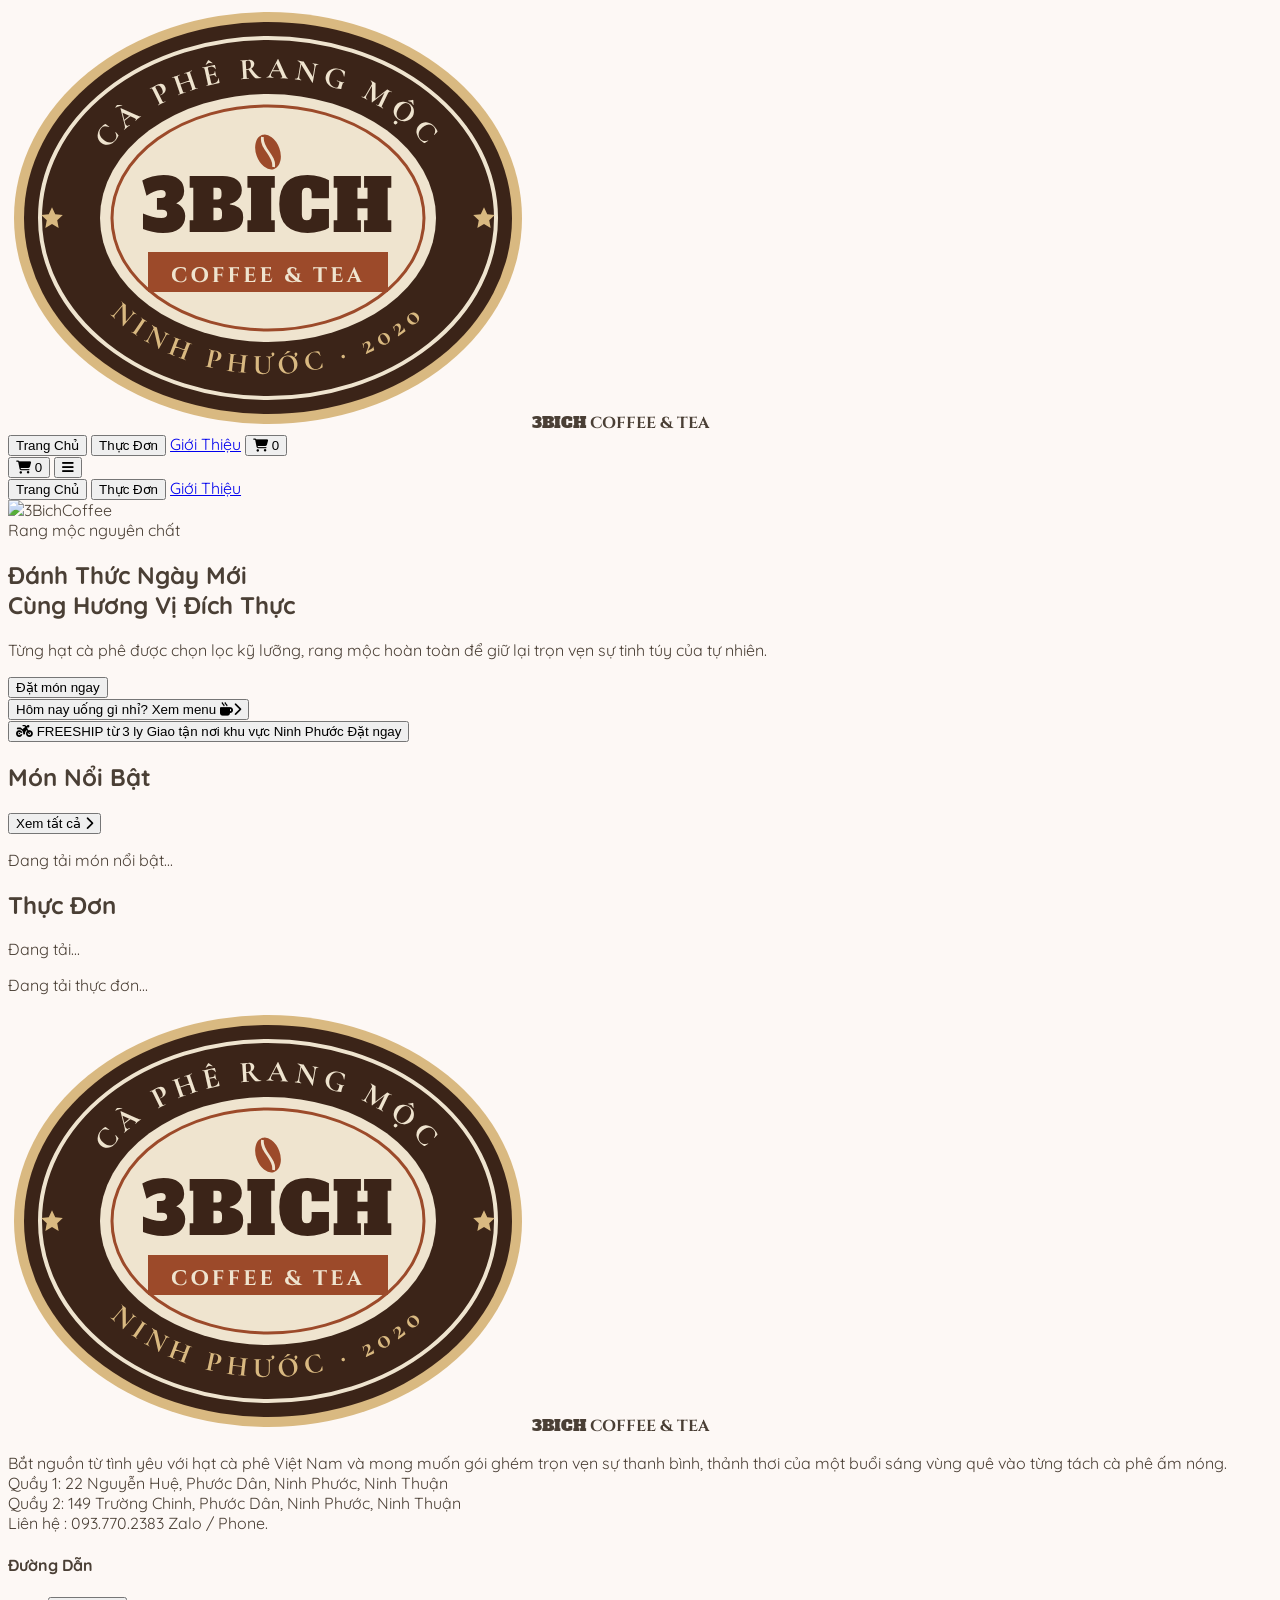
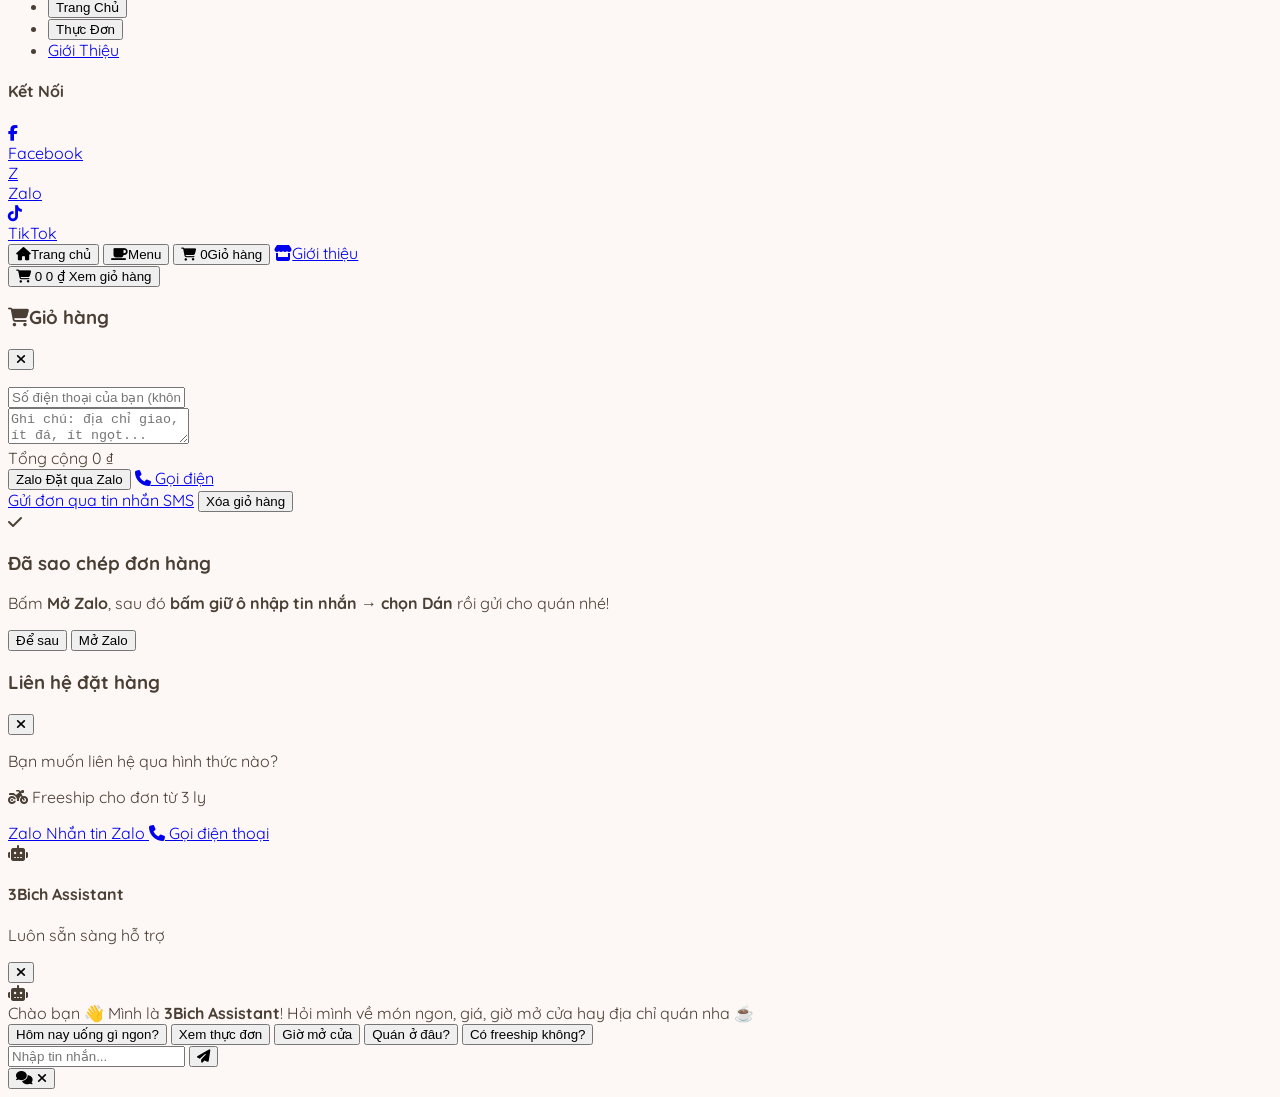
==== index.html @ b09b87fa "Logo cổ điển: nhãn hộp cà phê xưa (oval, viền vàng) - IMG/logo-3bich.png: nhãn oval nền nâu, viền và" ====
<!DOCTYPE html>
<html lang="vi">

<head>
    <meta charset="UTF-8">
    <meta name="viewport" content="width=device-width, initial-scale=1.0">
    <title>3BichCoffee – Cà Phê Rang Mộc Đậm Vị | Freeship Từ 3 Ly</title>
    <meta name="description"
        content="☕ Cà phê rang mộc nguyên chất, bạc xỉu, cà phê muối, matcha, trà trái cây chỉ từ 12K. Mở cửa từ 6h sáng. FREESHIP từ 3 ly tại Ninh Phước – đặt ngay qua Zalo 093.770.2383!">
    <link rel="canonical" href="https://3bichcoffee.com/">
    <!-- Ảnh + nội dung xem trước khi dán link vào Zalo, Facebook, Messenger -->
    <meta property="og:type" content="website">
    <meta property="og:site_name" content="3BichCoffee">
    <meta property="og:locale" content="vi_VN">
    <meta property="og:url" content="https://3bichcoffee.com/">
    <meta property="og:title" content="3BichCoffee – Cà Phê Rang Mộc Đậm Vị | Freeship Từ 3 Ly">
    <meta property="og:description" content="☕ Cà phê rang mộc nguyên chất, bạc xỉu, cà phê muối, matcha, trà trái cây chỉ từ 12K. Mở cửa từ 6h sáng. FREESHIP từ 3 ly tại Ninh Phước – đặt ngay qua Zalo 093.770.2383!">
    <meta property="og:image" content="https://images.unsplash.com/photo-1497935586351-b67a49e012bf?auto=format&amp;fit=crop&amp;w=1200&amp;h=630&amp;q=80">
    <meta property="og:image:width" content="1200">
    <meta property="og:image:height" content="630">
    <meta property="og:image:alt" content="Cà phê rang mộc 3BichCoffee">
    <meta name="twitter:card" content="summary_large_image">
    <meta name="twitter:title" content="3BichCoffee – Cà Phê Rang Mộc Đậm Vị | Freeship Từ 3 Ly">
    <meta name="twitter:description" content="☕ Cà phê rang mộc nguyên chất, bạc xỉu, cà phê muối, matcha, trà trái cây chỉ từ 12K. Mở cửa từ 6h sáng. FREESHIP từ 3 ly tại Ninh Phước – đặt ngay qua Zalo 093.770.2383!">
    <meta name="twitter:image" content="https://images.unsplash.com/photo-1497935586351-b67a49e012bf?auto=format&amp;fit=crop&amp;w=1200&amp;h=630&amp;q=80">
    <meta name="theme-color" content="#7c4735">
    <link rel="icon" type="image/png" sizes="32x32" href="IMG/favicon-32.png">
    <link rel="icon" type="image/png" sizes="192x192" href="IMG/favicon-192.png">
    <link rel="apple-touch-icon" href="IMG/apple-touch-icon.png">
    <!-- Tailwind CSS -->
    <script src="https://cdn.tailwindcss.com"></script>
    <!-- Google Fonts: Quicksand -->
    <link href="https://fonts.googleapis.com/css2?family=Alfa+Slab+One&family=Cinzel:wght@700&family=Quicksand:wght@400;500;600;700&display=swap" rel="stylesheet">
    <!-- FontAwesome for Icons -->
    <link rel="stylesheet" href="https://cdnjs.cloudflare.com/ajax/libs/font-awesome/6.4.0/css/all.min.css">
    <script>
        tailwind.config = {
            theme: {
                extend: {
                    fontFamily: { sans: ['Quicksand', 'sans-serif'], },
                    colors: {
                        coffee: {
                            50: '#fdf8f5', 100: '#f8ede7', 200: '#eedbd0',
                            300: '#e1c1af', 400: '#d0a086', 500: '#c28564',
                            600: '#b46d4c', 700: '#96553d', 800: '#7c4735', 900: '#643b2d',
                        },
                        accent: { 50: '#fff5eb', 100: '#ffe6cc', 500: '#f0802a', 600: '#d9691a' }
                    }
                }
            }
        }
    </script>
    <style>
        .font-brand { font-family: 'Alfa Slab One', serif; font-weight: 400; }
        .font-tag { font-family: 'Cinzel', serif; font-weight: 700; }
        /* Tắt "chạm 2 lần để phóng to" khi bấm nhanh nút +; vẫn phóng to bằng 2 ngón được */
        html, button, a, [onclick], input, textarea, select { touch-action: manipulation; }
        /* iPhone tự zoom khi bấm vào ô nhập chữ nhỏ hơn 16px */
        @media (max-width: 767px) { input, textarea, select { font-size: 16px !important; } }
        body {
            font-family: 'Quicksand', sans-serif;
            background-color: #fdf8f5;
            color: #4a3f35;
        }

        .page-view {
            display: none;
            animation: fadeIn 0.4s ease-in-out;
        }

        .page-view.active {
            display: block;
        }

        @keyframes fadeIn {
            from {
                opacity: 0;
                transform: translateY(10px);
            }

            to {
                opacity: 1;
                transform: translateY(0);
            }
        }

        html {
            scroll-behavior: smooth;
        }

        .no-scrollbar { scrollbar-width: none; }
        body.has-cart { padding-bottom: 9rem; }
        body.has-cart #chatbot-widget { bottom: 9.5rem; }
        @media (min-width: 768px) {
            body.has-cart { padding-bottom: 5.5rem; }
            body.has-cart #chatbot-widget { bottom: 1.5rem; }
        }
        .no-scrollbar::-webkit-scrollbar { display: none; }

        .img-placeholder {
            background-color: #eedbd0;
            display: flex;
            align-items: center;
            justify-content: center;
        }
    </style>
</head>

<body class="flex flex-col min-h-screen pb-16 md:pb-0">

    <!-- Navigation Header -->
    <header class="bg-white/90 backdrop-blur-md shadow-sm sticky top-0 z-50">
        <div class="max-w-7xl mx-auto px-4 sm:px-6 lg:px-8">
            <div class="flex justify-between items-center h-16 sm:h-20">
                <!-- Logo -->
                <div class="flex-shrink-0 flex items-center gap-2.5 cursor-pointer" onclick="navigate('index')">
                    <img src="IMG/logo-3bich.png" alt="Logo 3BichCoffee" class="h-12 sm:h-14 w-auto shrink-0">
                    <span class="leading-none">
                        <span class="block font-brand text-[1.5rem] sm:text-[1.75rem] tracking-wide text-[#3b2418]">3BICH</span>
                        <span class="block font-tag text-[9px] sm:text-[10px] tracking-[0.25em] text-[#9c4a2a] mt-1">COFFEE &amp; TEA</span>
                    </span>
                </div>
                <!-- Desktop Menu -->
                <nav class="hidden md:flex items-center space-x-8">
                    <button onclick="navigate('index')"
                        class="text-coffee-800 hover:text-coffee-600 font-semibold transition-colors">Trang Chủ</button>
                    <button onclick="navigate('list')"
                        class="text-coffee-800 hover:text-coffee-600 font-semibold transition-colors">Thực Đơn</button>
                    <a href="introduce.html"
                        class="text-coffee-800 hover:text-coffee-600 font-semibold transition-colors no-underline">Giới
                        Thiệu</a>
                    <button onclick="moGioHang()" aria-label="Giỏ hàng"
                        class="relative text-coffee-800 hover:text-coffee-600 focus:outline-none">
                        <i class="fa-solid fa-cart-shopping text-2xl"></i>
                        <span class="cart-count hidden absolute -top-2 -right-2.5 min-w-[1.25rem] h-5 px-1 rounded-full bg-accent-500 text-white text-[11px] font-bold flex items-center justify-center">0</span>
                    </button>
                </nav>
                <!-- Mobile: giỏ hàng + menu -->
                <div class="md:hidden flex items-center gap-5">
                    <button onclick="moGioHang()" aria-label="Giỏ hàng"
                        class="relative text-coffee-800 hover:text-coffee-600 focus:outline-none">
                        <i class="fa-solid fa-cart-shopping text-2xl"></i>
                        <span class="cart-count hidden absolute -top-2 -right-2.5 min-w-[1.25rem] h-5 px-1 rounded-full bg-accent-500 text-white text-[11px] font-bold flex items-center justify-center">0</span>
                    </button>
                    <button onclick="toggleMobileMenu()"
                        class="text-coffee-800 hover:text-coffee-600 focus:outline-none">
                        <i class="fa-solid fa-bars text-2xl"></i>
                    </button>
                </div>
            </div>
        </div>
        <!-- Mobile Menu -->
        <div id="mobile-menu"
            class="hidden md:hidden bg-white border-t border-coffee-100 pb-4 shadow-lg absolute w-full">
            <button onclick="navigate('index'); toggleMobileMenu()"
                class="block w-full text-left px-6 py-3 text-coffee-800 hover:bg-coffee-50 font-medium">Trang
                Chủ</button>
            <button onclick="navigate('list'); toggleMobileMenu()"
                class="block w-full text-left px-6 py-3 text-coffee-800 hover:bg-coffee-50 font-medium">Thực
                Đơn</button>
            <a href="introduce.html"
                class="block w-full text-left px-6 py-3 text-coffee-800 hover:bg-coffee-50 font-medium no-underline">Giới
                Thiệu</a>
        </div>
    </header>

    <!-- Main Content -->
    <main class="flex-grow">

        <!-- 1. VIEW: INDEX (Trang Chủ) -->
        <div id="view-index" class="page-view active">
            <!-- Banner: tràn hết chiều ngang màn hình -->
            <section>
                <div class="relative overflow-hidden bg-coffee-900 aspect-[6/5] sm:aspect-[2/1] lg:aspect-auto lg:h-[560px]">
                    <img src="https://images.unsplash.com/photo-1497935586351-b67a49e012bf?auto=format&fit=crop&w=1920&q=80"
                        alt="3BichCoffee" class="absolute inset-0 w-full h-full object-cover opacity-60">
                    <div class="absolute inset-0 bg-gradient-to-t from-coffee-900/90 via-coffee-900/30 to-transparent"></div>
                    <div class="relative h-full max-w-7xl mx-auto px-5 sm:px-10 lg:px-12 flex flex-col justify-end pb-16 sm:pb-24 text-white">
                        <span class="inline-block self-start bg-accent-500 text-white text-[11px] sm:text-xs font-bold uppercase tracking-wider px-3 py-1 rounded-full mb-3">Rang mộc nguyên chất</span>
                        <h1 class="text-[1.65rem] sm:text-4xl lg:text-6xl font-bold leading-tight mb-2">Đánh Thức Ngày Mới<br class="hidden sm:block" /> Cùng Hương Vị Đích Thực</h1>
                        <p class="hidden sm:block text-coffee-100 max-w-xl mb-5">Từng hạt cà phê được chọn lọc kỹ lưỡng, rang mộc hoàn toàn để giữ lại trọn vẹn sự tinh túy của tự nhiên.</p>
                        <button onclick="navigate('list')"
                            class="self-start bg-accent-500 hover:bg-accent-600 text-white px-5 sm:px-7 py-2 sm:py-3 rounded-full text-sm sm:text-base font-bold uppercase tracking-wide shadow-lg transition-colors">Đặt món ngay</button>
                    </div>
                </div>
                <!-- Lời chào -->
                <div class="max-w-7xl mx-auto px-2.5 sm:px-6 lg:px-8">
                    <div class="relative -mt-7 mx-1 sm:mx-10 z-10">
                        <button onclick="navigate('list')"
                            class="w-full flex items-center justify-between bg-white border-2 border-accent-500/70 rounded-full pl-5 pr-4 py-3 sm:py-4 shadow-md text-left">
                            <span class="text-coffee-900 font-semibold text-sm sm:text-lg truncate">Hôm nay uống gì nhỉ? <span class="text-coffee-400 font-medium">Xem menu</span></span>
                            <span class="flex items-center text-accent-600 font-bold text-sm shrink-0"><i class="fa-solid fa-mug-hot mr-2"></i><i class="fa-solid fa-chevron-right text-xs"></i></span>
                        </button>
                    </div>
                </div>
            </section>

            <!-- Ưu đãi: Freeship -->
            <section class="pt-4 sm:pt-6">
                <div class="max-w-7xl mx-auto px-2.5 sm:px-6 lg:px-8">
                    <button onclick="openOrderModal()"
                        class="w-full flex items-center gap-3 sm:gap-5 bg-gradient-to-r from-accent-500 to-accent-600 text-white rounded-2xl p-4 sm:p-6 shadow-md text-left">
                        <span class="w-12 h-12 sm:w-16 sm:h-16 rounded-full bg-white/20 flex items-center justify-center shrink-0">
                            <i class="fa-solid fa-motorcycle text-xl sm:text-3xl"></i>
                        </span>
                        <span class="flex-1 min-w-0">
                            <span class="block text-lg sm:text-3xl font-bold leading-tight">FREESHIP từ 3 ly</span>
                            <span class="block text-xs sm:text-base text-white/90">Giao tận nơi khu vực Ninh Phước</span>
                        </span>
                        <span class="shrink-0 bg-white text-accent-600 font-bold text-xs sm:text-sm uppercase px-3 sm:px-5 py-2 rounded-full">Đặt ngay</span>
                    </button>
                </div>
            </section>

            <!-- Món Nổi Bật: hàng vuốt ngang -->
            <section class="pt-10 sm:pt-14">
                <div class="max-w-7xl mx-auto px-2.5 sm:px-6 lg:px-8">
                    <div class="flex items-end justify-between mb-4 sm:mb-6">
                        <h2 class="text-xl sm:text-3xl font-bold text-coffee-900 uppercase">Món Nổi Bật</h2>
                        <button onclick="navigate('list')" class="text-accent-600 font-semibold text-sm sm:text-base shrink-0">Xem tất cả <i class="fa-solid fa-chevron-right text-xs"></i></button>
                    </div>
                    <div id="featured-grid"
                        class="flex gap-3 sm:gap-5 overflow-x-auto snap-x snap-mandatory scroll-pl-2.5 sm:scroll-pl-0 pb-2 -mx-2.5 px-2.5 sm:mx-0 sm:px-0 no-scrollbar">
                        <p class="text-coffee-400 italic">Đang tải món nổi bật...</p>
                    </div>
                </div>
            </section>

            <!-- Thực Đơn: danh mục bên trái, danh sách món bên phải -->
            <section id="menu-section" class="pt-10 sm:pt-14 pb-12 scroll-mt-16 sm:scroll-mt-20">
                <div class="max-w-7xl mx-auto px-2.5 sm:px-6 lg:px-8">
                    <h2 class="text-xl sm:text-3xl font-bold text-coffee-900 uppercase mb-4 sm:mb-6">Thực Đơn</h2>
                    <div class="flex gap-2 sm:gap-6 items-start">
                        <nav id="category-filters"
                            class="w-[4.5rem] sm:w-44 lg:w-56 shrink-0 sticky top-[4.5rem] sm:top-24 max-h-[calc(100vh-10rem)] overflow-y-auto no-scrollbar flex flex-col gap-2">
                            <div class="text-coffee-400 text-xs animate-pulse">Đang tải...</div>
                        </nav>
                        <div id="all-coffees-grid" class="flex-1 min-w-0 flex flex-col gap-6 sm:gap-8">
                            <p class="text-center text-coffee-400 italic animate-pulse">Đang tải thực đơn...</p>
                        </div>
                    </div>
                </div>
            </section>
        </div>

        <!-- 3. VIEW: DETAIL (Chi Tiết Sản Phẩm) -->
        <div id="view-detail" class="page-view">
            <section class="py-12 bg-white">
                <div class="max-w-5xl mx-auto px-4 sm:px-6 lg:px-8">
                    <button onclick="navigate('list')"
                        class="text-coffee-600 hover:text-coffee-800 font-medium mb-8 flex items-center">
                        <i class="fa-solid fa-arrow-left mr-2"></i> Trở lại thực đơn
                    </button>

                    <div class="bg-coffee-50 rounded-3xl overflow-hidden shadow-xl flex flex-col md:flex-row">
                        <div class="md:w-5/12 relative aspect-[3/4] bg-coffee-100 shrink-0">
                            <img id="detail-img" src="" alt="Coffee Image"
                                class="absolute inset-0 w-full h-full object-cover">
                        </div>
                        <div class="md:w-7/12 p-8 md:p-12 flex flex-col justify-center">
                            <div class="uppercase tracking-wide text-sm text-coffee-500 font-bold mb-2"
                                id="detail-category">Cà Phê</div>
                            <h2 id="detail-title" class="text-3xl md:text-4xl font-bold text-coffee-900 mb-4">Đang
                                tải...</h2>
                            <p id="detail-price" class="text-2xl font-bold text-coffee-600 mb-3">0đ</p>
                            <p class="inline-flex self-start items-center gap-2 bg-accent-50 text-accent-600 text-sm font-bold px-3 py-1.5 rounded-full mb-6">
                                <i class="fa-solid fa-motorcycle"></i> Freeship cho đơn từ 3 ly</p>
                            <p id="detail-desc" class="text-coffee-700 mb-8 leading-relaxed"></p>

                            <div class="mb-8" id="ingredients-section">
                                <h3 class="font-bold text-coffee-900 mb-3">Thành phần:</h3>
                                <ul id="detail-ingredients" class="list-disc list-inside text-coffee-700 space-y-1">
                                </ul>
                            </div>

                            <div class="flex flex-col sm:flex-row gap-3">
                                <button onclick="themVaoGio(window.currentProductId)"
                                    class="flex-1 bg-accent-50 hover:bg-accent-100 text-accent-600 font-bold py-4 px-6 rounded-xl transition-colors flex justify-center items-center cursor-pointer">
                                    <i class="fa-solid fa-cart-plus mr-2"></i> Thêm vào giỏ
                                </button>
                                <button onclick="themVaoGio(window.currentProductId, true); moGioHang()"
                                    class="flex-1 bg-coffee-800 hover:bg-coffee-700 text-white font-bold py-4 px-6 rounded-xl shadow-lg transition-colors flex justify-center items-center cursor-pointer">
                                    <i class="fa-solid fa-cart-shopping mr-2"></i> Đặt Mua Ngay
                                </button>
                            </div>
                        </div>
                    </div>
                </div>
            </section>
        </div>

    </main>

    <!-- Footer -->
    <footer class="bg-coffee-900 text-coffee-200 py-12 border-t border-coffee-800">
        <div
            class="max-w-7xl mx-auto px-4 sm:px-6 lg:px-8 grid grid-cols-2 md:grid-cols-3 gap-x-4 gap-y-8 md:gap-8 text-center md:text-left">
            <div class="col-span-2 md:col-span-1">
                <div class="flex items-center justify-center md:justify-start gap-3 mb-4" aria-label="3BichCoffee">
                    <img src="IMG/logo-3bich.png" alt="Logo 3BichCoffee" class="h-20 w-auto shrink-0">
                    <span class="leading-none text-left">
                        <span class="block font-brand text-3xl tracking-wide text-[#efe4cf]">3BICH</span>
                        <span class="block font-tag text-[10px] tracking-[0.25em] text-[#d9b981] mt-1">COFFEE &amp; TEA</span>
                    </span>
                </div>
                <p class="text-sm" id="footer-desc">Bắt nguồn từ tình yêu với hạt cà phê Việt Nam và mong muốn gói ghém
                    trọn vẹn sự thanh
                    bình, thảnh thơi của một buổi sáng vùng quê vào từng tách cà phê ấm nóng.<br />Quầy 1: 22 Nguyễn Huệ,
                    Phước Dân, Ninh Phước, Ninh Thuận<br />Quầy 2: 149 Trường Chinh, Phước Dân, Ninh Phước, Ninh
                    Thuận<br />Liên hệ :
                    093.770.2383 Zalo / Phone.</p>
            </div>
            <div>
                <h4 class="text-white font-bold mb-4 uppercase text-sm tracking-wider">Đường Dẫn</h4>
                <ul class="space-y-2">
                    <li><button onclick="navigate('index')" class="hover:text-white transition-colors">Trang
                            Chủ</button></li>
                    <li><button onclick="navigate('list')" class="hover:text-white transition-colors">Thực Đơn</button>
                    </li>
                    <li><a href="introduce.html" class="hover:text-white transition-colors no-underline">Giới Thiệu</a>
                    </li>
                </ul>
            </div>
            <div>
                <h4 class="text-white font-bold mb-4 uppercase text-sm tracking-wider">Kết Nối</h4>
                <div class="w-fit mx-auto md:mx-0 flex flex-col items-start space-y-3">
                    <a href="https://www.facebook.com/profile.php?id=100069758060405" target="_blank"
                        id="footer-facebook"
                        class="flex items-center text-coffee-200 hover:text-white transition-colors no-underline group">
                        <div
                            class="w-8 h-8 rounded-full bg-coffee-800 flex items-center justify-center group-hover:bg-blue-600 transition-colors mr-3">
                            <i class="fa-brands fa-facebook-f"></i>
                        </div>
                        <span class="font-medium">Facebook</span>
                    </a>
                    <a href="https://zalo.me/0937702383" target="_blank" id="footer-zalo"
                        class="flex items-center text-coffee-200 hover:text-white transition-colors no-underline group">
                        <div
                            class="w-8 h-8 rounded-full bg-coffee-800 flex items-center justify-center group-hover:bg-blue-500 transition-colors mr-3">
                            <span class="font-bold text-xs">Z</span>
                        </div>
                        <span class="font-medium">Zalo</span>
                    </a>
                    <a href="https://www.tiktok.com/@3bich.coffee" target="_blank"
                        class="flex items-center text-coffee-200 hover:text-white transition-colors no-underline group">
                        <div
                            class="w-8 h-8 rounded-full bg-coffee-800 flex items-center justify-center group-hover:bg-black transition-colors mr-3">
                            <i class="fa-brands fa-tiktok"></i>
                        </div>
                        <span class="font-medium">TikTok</span>
                    </a>
                </div>
            </div>
        </div>
    </footer>

    <!-- Thanh điều hướng dưới (mobile) -->
    <nav class="md:hidden fixed bottom-0 inset-x-0 z-[80] bg-white border-t border-coffee-100 shadow-[0_-2px_10px_rgba(0,0,0,0.05)]">
        <div class="grid grid-cols-4 h-16">
            <button onclick="navigate('index')" data-tab="index" class="bottom-tab flex flex-col items-center justify-center gap-1 text-[11px] font-semibold text-gray-400">
                <i class="fa-solid fa-house text-lg"></i>Trang chủ</button>
            <button onclick="navigate('list')" data-tab="list" class="bottom-tab flex flex-col items-center justify-center gap-1 text-[11px] font-semibold text-gray-400">
                <i class="fa-solid fa-mug-saucer text-lg"></i>Menu</button>
            <button onclick="moGioHang()" class="flex flex-col items-center justify-center gap-1 text-[11px] font-semibold text-gray-400">
                <span class="relative"><i class="fa-solid fa-cart-shopping text-lg"></i>
                    <span class="cart-count hidden absolute -top-1.5 -right-3 min-w-[1.1rem] h-[1.1rem] px-1 rounded-full bg-accent-500 text-white text-[10px] font-bold flex items-center justify-center">0</span></span>Giỏ hàng</button>
            <a href="introduce.html" class="flex flex-col items-center justify-center gap-1 text-[11px] font-semibold text-gray-400 no-underline">
                <i class="fa-solid fa-store text-lg"></i>Giới thiệu</a>
        </div>
    </nav>

    <!-- Thanh giỏ hàng nổi -->
    <button id="cart-bar" onclick="moGioHang()"
        class="hidden fixed z-[85] left-4 right-4 bottom-[4.75rem] md:left-1/2 md:right-auto md:-translate-x-1/2 md:w-[420px] md:bottom-6 bg-coffee-800 text-white rounded-2xl shadow-2xl px-4 py-3 items-center justify-between gap-3">
        <span class="flex items-center gap-3 min-w-0">
            <span class="relative shrink-0"><i class="fa-solid fa-cart-shopping text-xl"></i>
                <span class="cart-count absolute -top-2 -right-2.5 min-w-[1.25rem] h-5 px-1 rounded-full bg-accent-500 text-white text-[11px] font-bold flex items-center justify-center">0</span></span>
            <span id="cart-bar-total" class="font-bold text-base truncate">0 ₫</span>
        </span>
        <span class="shrink-0 bg-accent-500 text-white font-bold text-sm uppercase px-4 py-2 rounded-xl">Xem giỏ hàng</span>
    </button>

    <!-- Giỏ hàng -->
    <div id="cart-drawer" class="hidden fixed inset-0 z-[110]">
        <div class="absolute inset-0 bg-black/50 backdrop-blur-sm" onclick="dongGioHang()"></div>
        <div class="absolute bottom-0 inset-x-0 md:inset-y-0 md:left-auto md:right-0 md:w-[440px] max-h-[90vh] md:max-h-none bg-white rounded-t-3xl md:rounded-none shadow-2xl flex flex-col">
            <div class="flex items-center justify-between px-5 py-4 border-b border-coffee-100">
                <h3 class="text-xl font-bold text-coffee-900"><i class="fa-solid fa-cart-shopping mr-2 text-accent-500"></i>Giỏ hàng</h3>
                <button onclick="dongGioHang()" class="text-coffee-400 hover:text-coffee-600" aria-label="Đóng"><i class="fa-solid fa-xmark text-2xl"></i></button>
            </div>
            <div id="cart-items" class="flex-1 overflow-y-auto px-5 py-3 divide-y divide-coffee-100"></div>
            <div id="cart-footer" class="border-t border-coffee-100 px-5 pt-3 pb-5 space-y-3">
                <p id="cart-ship" class="text-sm font-semibold rounded-xl px-3 py-2"></p>
                <div>
                    <input id="cart-phone" type="tel" inputmode="tel" autocomplete="tel" placeholder="Số điện thoại của bạn (không bắt buộc)"
                        class="w-full text-sm bg-coffee-50 text-coffee-800 rounded-xl px-3 py-2.5 focus:outline-none focus:ring-2 focus:ring-accent-500">
                </div>
                <textarea id="cart-note" rows="2" placeholder="Ghi chú: địa chỉ giao, ít đá, ít ngọt..."
                    class="w-full text-sm bg-coffee-50 text-coffee-800 rounded-xl px-3 py-2 focus:outline-none focus:ring-2 focus:ring-accent-500 resize-none"></textarea>
                <div class="flex items-end justify-between">
                    <span class="text-coffee-600 font-semibold">Tổng cộng <span id="cart-qty" class="text-coffee-400 font-medium"></span></span>
                    <span id="cart-total" class="text-2xl font-bold text-coffee-900">0 ₫</span>
                </div>
                <div class="grid grid-cols-2 gap-3">
                    <button onclick="datQuaZalo()" class="bg-[#0068ff] hover:bg-blue-600 text-white font-bold py-3 rounded-xl shadow-md transition-colors">
                        <span class="font-black mr-1">Zalo</span> Đặt qua Zalo</button>
                    <a id="cart-call" href="tel:0937702383" class="flex items-center justify-center bg-green-500 hover:bg-green-600 text-white font-bold py-3 rounded-xl shadow-md transition-colors no-underline">
                        <i class="fa-solid fa-phone mr-2"></i> Gọi điện</a>
                </div>
                <div class="flex items-center justify-between text-xs">
                    <a id="cart-sms" href="#" class="text-coffee-500 underline">Gửi đơn qua tin nhắn SMS</a>
                    <button onclick="xoaGioHang()" class="text-gray-400 hover:text-red-500">Xóa giỏ hàng</button>
                </div>
            </div>
        </div>
    </div>

    <!-- Hộp hướng dẫn gửi đơn qua Zalo -->
    <div id="zalo-modal" class="hidden fixed inset-0 z-[130] items-center justify-center bg-black/60 backdrop-blur-sm px-4">
        <div class="bg-white rounded-2xl shadow-2xl w-full max-w-sm p-5">
            <div class="flex items-center gap-3 mb-3">
                <span class="w-10 h-10 rounded-full bg-green-100 text-green-600 flex items-center justify-center shrink-0"><i class="fa-solid fa-check"></i></span>
                <h3 id="zalo-modal-title" class="text-lg font-bold text-coffee-900 leading-tight">Đã sao chép đơn hàng</h3>
            </div>
            <p class="text-sm text-coffee-700 mb-2">Bấm <b>Mở Zalo</b>, sau đó <b>bấm giữ ô nhập tin nhắn → chọn Dán</b> rồi gửi cho quán nhé!</p>
            <pre id="zalo-modal-text" class="text-xs bg-coffee-50 text-coffee-800 rounded-xl p-3 max-h-48 overflow-y-auto whitespace-pre-wrap font-sans"></pre>
            <div class="grid grid-cols-2 gap-3 mt-4">
                <button onclick="dongHopZalo()" class="py-3 rounded-xl bg-coffee-50 text-coffee-700 font-bold">Để sau</button>
                <button onclick="moZalo()" class="py-3 rounded-xl bg-[#0068ff] hover:bg-blue-600 text-white font-bold">Mở Zalo</button>
            </div>
        </div>
    </div>

    <!-- Thông báo nhỏ -->
    <div id="toast" class="hidden fixed z-[120] left-1/2 -translate-x-1/2 top-20 bg-coffee-900/95 text-white text-sm font-semibold px-4 py-2.5 rounded-full shadow-lg max-w-[90vw] text-center"></div>

    <!-- Order Modal -->
    <div id="order-modal" class="fixed inset-0 bg-black/60 z-[100] hidden items-center justify-center backdrop-blur-sm">
        <div class="bg-white rounded-2xl shadow-2xl p-6 md:p-8 max-w-sm w-full mx-4 transform transition-all scale-100">
            <div class="flex justify-between items-center mb-6">
                <h3 class="text-2xl font-bold text-coffee-900">Liên hệ đặt hàng</h3>
                <button onclick="closeOrderModal()" class="text-coffee-400 hover:text-coffee-600 focus:outline-none"><i
                        class="fa-solid fa-xmark text-2xl"></i></button>
            </div>
            <p class="text-coffee-600 mb-3 text-center">Bạn muốn liên hệ qua hình thức nào?</p>
            <p class="flex items-center justify-center gap-2 bg-accent-50 text-accent-600 text-sm font-bold px-3 py-2 rounded-xl mb-6">
                <i class="fa-solid fa-motorcycle"></i> Freeship cho đơn từ 3 ly</p>
            <div class="flex flex-col space-y-4">
                <a href="https://zalo.me/0937702383" target="_blank" id="modal-zalo" onclick="closeOrderModal()"
                    class="flex items-center justify-center w-full bg-[#0068ff] hover:bg-blue-600 text-white font-bold py-3 px-4 rounded-xl shadow-md transition-colors no-underline">
                    <span class="font-bold text-lg mr-2">Zalo</span> Nhắn tin Zalo
                </a>
                <a href="tel:0937702383" id="modal-phone" onclick="closeOrderModal()"
                    class="flex items-center justify-center w-full bg-green-500 hover:bg-green-600 text-white font-bold py-3 px-4 rounded-xl shadow-md transition-colors no-underline">
                    <i class="fa-solid fa-phone mr-2"></i> Gọi điện thoại
                </a>
            </div>
        </div>
    </div>

    <!-- AI Chatbot Widget -->
    <div id="chatbot-widget" class="fixed bottom-20 right-4 md:bottom-6 md:right-6 z-[90] flex flex-col items-end">
        <!-- Chat Window -->
        <div id="chatbot-window"
            class="hidden bg-white w-[90vw] sm:w-96 rounded-2xl shadow-2xl border border-coffee-100 overflow-hidden mb-4 flex-col">
            <!-- Header -->
            <div class="bg-coffee-600 text-white p-4 flex justify-between items-center">
                <div class="flex items-center">
                    <div
                        class="w-10 h-10 bg-white rounded-full flex items-center justify-center mr-3 text-coffee-600 shadow-inner">
                        <i class="fa-solid fa-robot text-xl"></i>
                    </div>
                    <div>
                        <h4 class="font-bold">3Bich Assistant</h4>
                        <p class="text-xs text-coffee-200">Luôn sẵn sàng hỗ trợ</p>
                    </div>
                </div>
                <button onclick="toggleChatbot()"
                    class="text-coffee-100 hover:text-white transition-colors focus:outline-none">
                    <i class="fa-solid fa-xmark text-xl"></i>
                </button>
            </div>

            <!-- Messages -->
            <div id="chatbot-messages"
                class="p-4 h-80 overflow-y-auto flex flex-col space-y-3 bg-coffee-50 scroll-smooth">
                <!-- Welcome Message -->
                <div class="flex items-start">
                    <div
                        class="w-8 h-8 rounded-full bg-coffee-600 text-white flex items-center justify-center mr-2 flex-shrink-0">
                        <i class="fa-solid fa-robot text-xs"></i>
                    </div>
                    <div class="bg-white text-coffee-800 p-3 rounded-2xl rounded-tl-sm shadow-sm max-w-[85%] text-sm">
                        Chào bạn 👋 Mình là <b>3Bich Assistant</b>! Hỏi mình về món ngon, giá, giờ mở cửa hay địa chỉ
                        quán nha ☕
                        <div class="flex flex-wrap gap-1.5 mt-2">
                            <button onclick="hoiNhanh('Hôm nay uống gì ngon?')" class="text-xs font-semibold bg-accent-50 text-accent-600 border border-accent-500/30 rounded-full px-2.5 py-1">Hôm nay uống gì ngon?</button>
                            <button onclick="hoiNhanh('Xem thực đơn')" class="text-xs font-semibold bg-accent-50 text-accent-600 border border-accent-500/30 rounded-full px-2.5 py-1">Xem thực đơn</button>
                            <button onclick="hoiNhanh('Giờ mở cửa')" class="text-xs font-semibold bg-accent-50 text-accent-600 border border-accent-500/30 rounded-full px-2.5 py-1">Giờ mở cửa</button>
                            <button onclick="hoiNhanh('Quán ở đâu?')" class="text-xs font-semibold bg-accent-50 text-accent-600 border border-accent-500/30 rounded-full px-2.5 py-1">Quán ở đâu?</button>
                            <button onclick="hoiNhanh('Có freeship không?')" class="text-xs font-semibold bg-accent-50 text-accent-600 border border-accent-500/30 rounded-full px-2.5 py-1">Có freeship không?</button>
                        </div>
                    </div>
                </div>
            </div>

            <!-- Input -->
            <div class="p-3 bg-white border-t border-coffee-100 flex items-center">
                <input type="text" id="chatbot-input" placeholder="Nhập tin nhắn..."
                    class="flex-1 bg-coffee-50 text-coffee-800 text-sm rounded-full px-4 py-2 focus:outline-none focus:ring-2 focus:ring-coffee-500 transition-shadow mr-2"
                    onkeypress="if(event.key === 'Enter') sendChatMessage()">
                <button onclick="sendChatMessage()"
                    class="w-10 h-10 bg-coffee-600 hover:bg-coffee-500 text-white rounded-full flex items-center justify-center transition-colors focus:outline-none shadow-md flex-shrink-0">
                    <i class="fa-solid fa-paper-plane text-sm"></i>
                </button>
            </div>
        </div>

        <!-- Toggle Button -->
        <button onclick="toggleChatbot()" id="chatbot-toggle-btn"
            class="w-14 h-14 bg-coffee-600 hover:bg-coffee-500 text-white rounded-full flex items-center justify-center shadow-2xl transition-transform hover:scale-110 focus:outline-none relative">
            <i class="fa-solid fa-comments text-2xl absolute transition-all duration-300" id="chatbot-icon-msg"></i>
            <i class="fa-solid fa-xmark text-2xl absolute opacity-0 scale-50 transition-all duration-300"
                id="chatbot-icon-close"></i>
            <!-- Notification Badge -->
            <span id="chatbot-badge"
                class="absolute top-0 right-0 w-3.5 h-3.5 bg-red-500 border-2 border-white rounded-full animate-pulse"></span>
        </button>
    </div>

    <script type="module" src="main.js"></script>
    <!-- Code injected by live-server -->
    <script>
        // <![CDATA[  <-- For SVG support
        if ('WebSocket' in window) {
            (function () {
                function refreshCSS() {
                    var sheets = [].slice.call(document.getElementsByTagName("link"));
                    var head = document.getElementsByTagName("head")[0];
                    for (var i = 0; i < sheets.length; ++i) {
                        var elem = sheets[i];
                        var parent = elem.parentElement || head;
                        parent.removeChild(elem);
                        var rel = elem.rel;
                        if (elem.href && typeof rel != "string" || rel.length == 0 || rel.toLowerCase() == "stylesheet") {
                            var url = elem.href.replace(/(&|\?)_cacheOverride=\d+/, '');
                            elem.href = url + (url.indexOf('?') >= 0 ? '&' : '?') + '_cacheOverride=' + (new Date().valueOf());
                        }
                        parent.appendChild(elem);
                    }
                }
                var protocol = window.location.protocol === 'http:' ? 'ws://' : 'wss://';
                var address = protocol + window.location.host + window.location.pathname + '/ws';
                var socket = new WebSocket(address);
                socket.onmessage = function (msg) {
                    if (msg.data == 'reload') window.location.reload();
                    else if (msg.data == 'refreshcss') refreshCSS();
                };
                if (sessionStorage && !sessionStorage.getItem('IsThisFirstTime_Log_From_LiveServer')) {
                    console.log('Live reload enabled.');
                    sessionStorage.setItem('IsThisFirstTime_Log_From_LiveServer', true);
                }
            })();
        }
        else {
            console.error('Upgrade your browser. This Browser is NOT supported WebSocket for Live-Reloading.');
        }
        // ]]>
    </script>
</body>

</html>
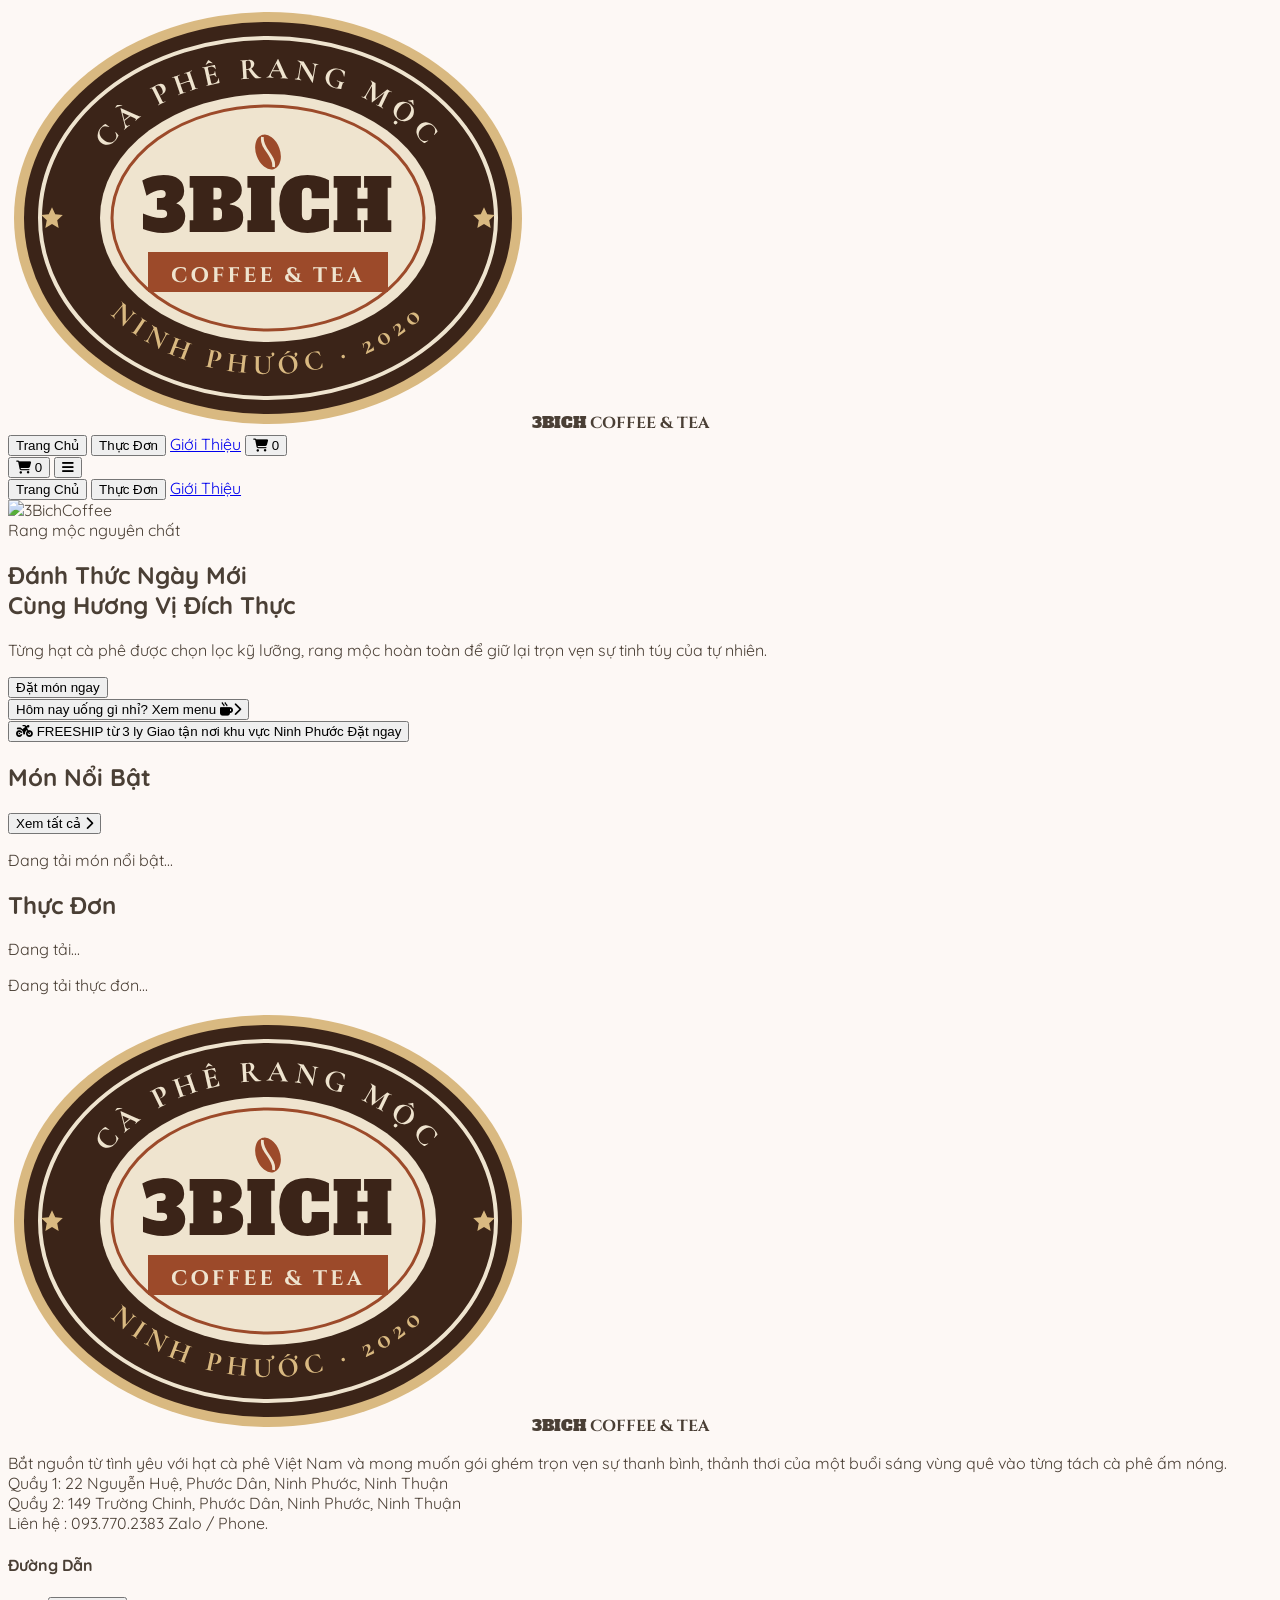
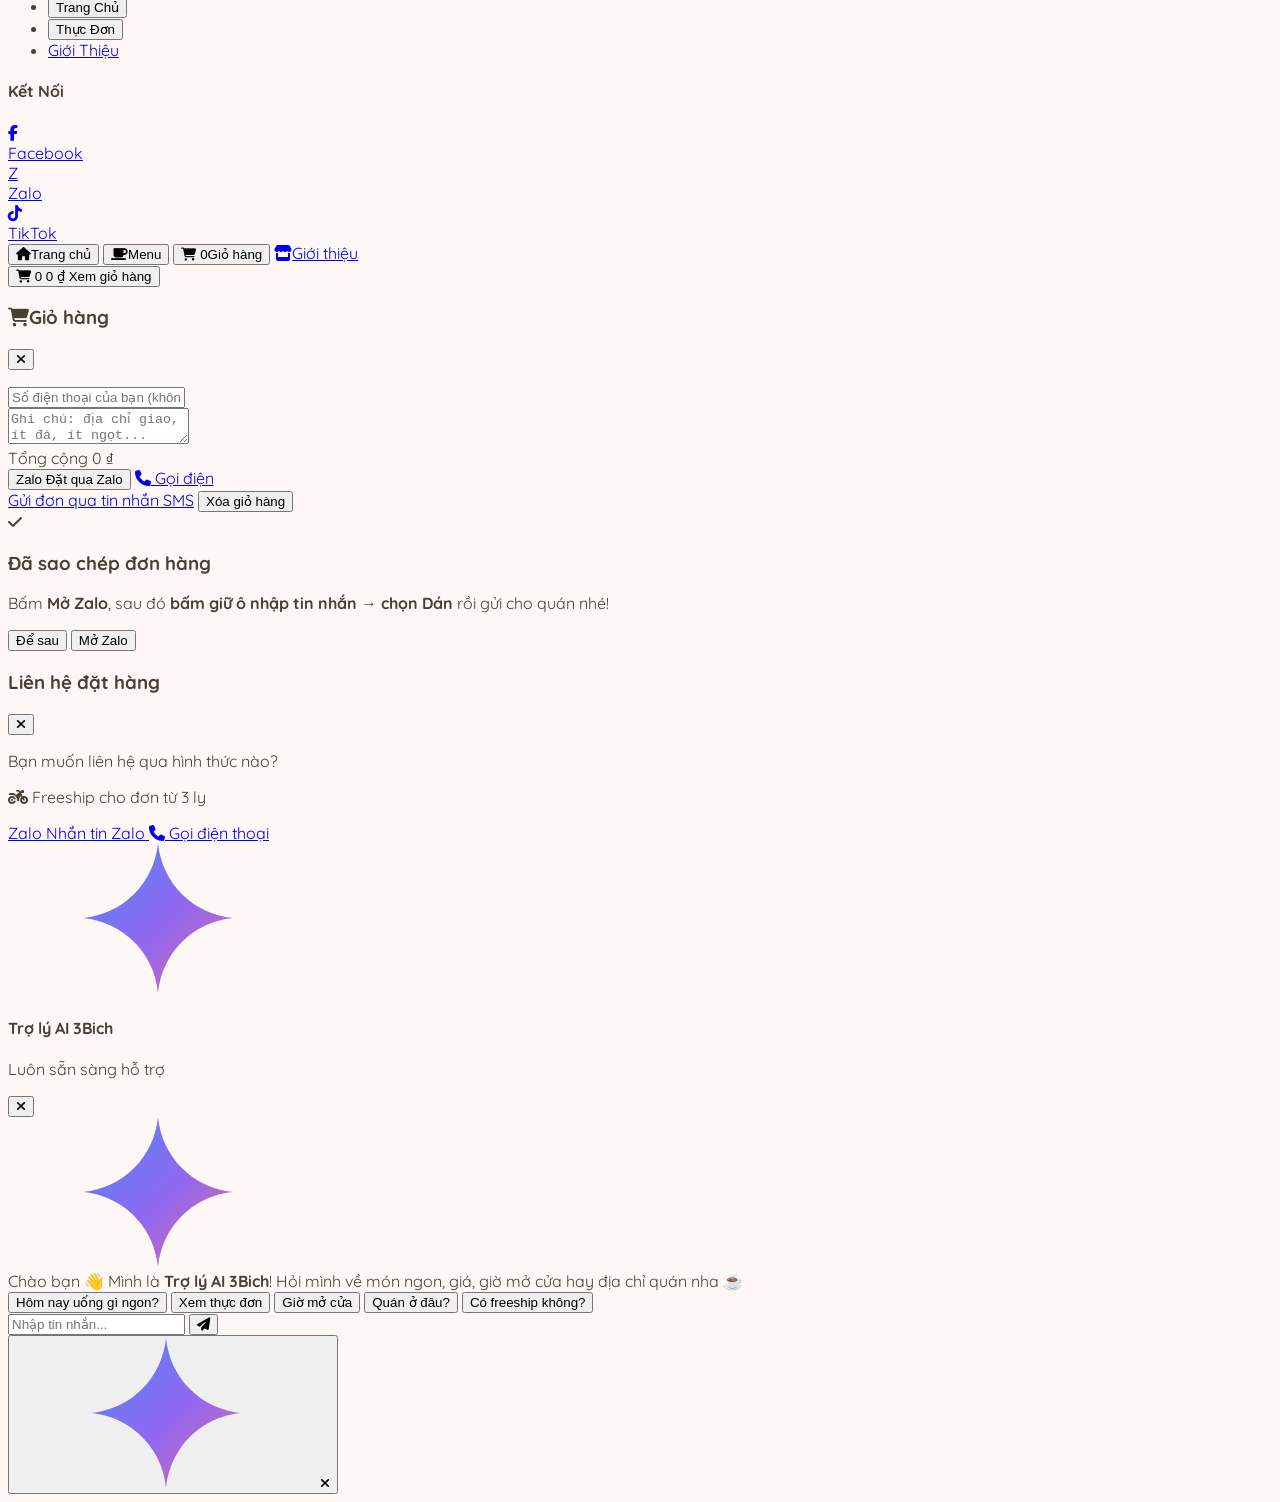
==== commit 7c66fd59: "Chatbot thành Trợ lý AI với biểu tượng ngôi sao 4 cánh màu chuyển - Nút mở chat: nền trắng, ngôi sao" ====
--- a/index.html
+++ b/index.html
@@ -458,25 +458,31 @@
         </div>
     </div>
 
+    <!-- Biểu tượng trợ lý AI: ngôi sao 4 cánh màu chuyển -->
+    <svg width="0" height="0" style="position:absolute" aria-hidden="true"><defs>
+        <linearGradient id="ai-grad" x1="0" y1="0" x2="1" y2="1">
+            <stop offset="0" stop-color="#4f86f7"/><stop offset=".55" stop-color="#9168f0"/><stop offset="1" stop-color="#e3699b"/>
+        </linearGradient>
+        <symbol id="ai-spark" viewBox="0 0 24 24"><path d="M12 0C12.6 6.4 17.6 11.4 24 12C17.6 12.6 12.6 17.6 12 24C11.4 17.6 6.4 12.6 0 12C6.4 11.4 11.4 6.4 12 0Z" fill="url(#ai-grad)"/></symbol>
+    </defs></svg>
     <!-- AI Chatbot Widget -->
     <div id="chatbot-widget" class="fixed bottom-20 right-4 md:bottom-6 md:right-6 z-[90] flex flex-col items-end">
         <!-- Chat Window -->
         <div id="chatbot-window"
             class="hidden bg-white w-[90vw] sm:w-96 rounded-2xl shadow-2xl border border-coffee-100 overflow-hidden mb-4 flex-col">
             <!-- Header -->
-            <div class="bg-coffee-600 text-white p-4 flex justify-between items-center">
+            <div class="bg-gradient-to-r from-[#4f86f7] via-[#9168f0] to-[#e3699b] text-white p-4 flex justify-between items-center">
                 <div class="flex items-center">
-                    <div
-                        class="w-10 h-10 bg-white rounded-full flex items-center justify-center mr-3 text-coffee-600 shadow-inner">
-                        <i class="fa-solid fa-robot text-xl"></i>
+                    <div class="w-10 h-10 bg-white rounded-full flex items-center justify-center mr-3 shadow-inner">
+                        <svg class="w-6 h-6"><use href="#ai-spark"/></svg>
                     </div>
                     <div>
-                        <h4 class="font-bold">3Bich Assistant</h4>
-                        <p class="text-xs text-coffee-200">Luôn sẵn sàng hỗ trợ</p>
+                        <h4 class="font-bold">Trợ lý AI 3Bich</h4>
+                        <p class="text-xs text-white/80">Luôn sẵn sàng hỗ trợ</p>
                     </div>
                 </div>
                 <button onclick="toggleChatbot()"
-                    class="text-coffee-100 hover:text-white transition-colors focus:outline-none">
+                    class="text-white/80 hover:text-white transition-colors focus:outline-none">
                     <i class="fa-solid fa-xmark text-xl"></i>
                 </button>
             </div>
@@ -486,12 +492,11 @@
                 class="p-4 h-80 overflow-y-auto flex flex-col space-y-3 bg-coffee-50 scroll-smooth">
                 <!-- Welcome Message -->
                 <div class="flex items-start">
-                    <div
-                        class="w-8 h-8 rounded-full bg-coffee-600 text-white flex items-center justify-center mr-2 flex-shrink-0">
-                        <i class="fa-solid fa-robot text-xs"></i>
+                    <div class="w-8 h-8 rounded-full bg-white shadow-sm flex items-center justify-center mr-2 flex-shrink-0">
+                        <svg class="w-[18px] h-[18px]"><use href="#ai-spark"/></svg>
                     </div>
                     <div class="bg-white text-coffee-800 p-3 rounded-2xl rounded-tl-sm shadow-sm max-w-[85%] text-sm">
-                        Chào bạn 👋 Mình là <b>3Bich Assistant</b>! Hỏi mình về món ngon, giá, giờ mở cửa hay địa chỉ
+                        Chào bạn 👋 Mình là <b>Trợ lý AI 3Bich</b>! Hỏi mình về món ngon, giá, giờ mở cửa hay địa chỉ
                         quán nha ☕
                         <div class="flex flex-wrap gap-1.5 mt-2">
                             <button onclick="hoiNhanh('Hôm nay uống gì ngon?')" class="text-xs font-semibold bg-accent-50 text-accent-600 border border-accent-500/30 rounded-full px-2.5 py-1">Hôm nay uống gì ngon?</button>
@@ -507,20 +512,20 @@
             <!-- Input -->
             <div class="p-3 bg-white border-t border-coffee-100 flex items-center">
                 <input type="text" id="chatbot-input" placeholder="Nhập tin nhắn..."
-                    class="flex-1 bg-coffee-50 text-coffee-800 text-sm rounded-full px-4 py-2 focus:outline-none focus:ring-2 focus:ring-coffee-500 transition-shadow mr-2"
+                    class="flex-1 bg-coffee-50 text-coffee-800 text-sm rounded-full px-4 py-2 focus:outline-none focus:ring-2 focus:ring-[#9168f0] transition-shadow mr-2"
                     onkeypress="if(event.key === 'Enter') sendChatMessage()">
                 <button onclick="sendChatMessage()"
-                    class="w-10 h-10 bg-coffee-600 hover:bg-coffee-500 text-white rounded-full flex items-center justify-center transition-colors focus:outline-none shadow-md flex-shrink-0">
+                    class="w-10 h-10 bg-gradient-to-br from-[#4f86f7] via-[#9168f0] to-[#e3699b] hover:opacity-90 text-white rounded-full flex items-center justify-center transition-opacity focus:outline-none shadow-md flex-shrink-0">
                     <i class="fa-solid fa-paper-plane text-sm"></i>
                 </button>
             </div>
         </div>
 
         <!-- Toggle Button -->
-        <button onclick="toggleChatbot()" id="chatbot-toggle-btn"
-            class="w-14 h-14 bg-coffee-600 hover:bg-coffee-500 text-white rounded-full flex items-center justify-center shadow-2xl transition-transform hover:scale-110 focus:outline-none relative">
-            <i class="fa-solid fa-comments text-2xl absolute transition-all duration-300" id="chatbot-icon-msg"></i>
-            <i class="fa-solid fa-xmark text-2xl absolute opacity-0 scale-50 transition-all duration-300"
+        <button onclick="toggleChatbot()" id="chatbot-toggle-btn" aria-label="Trợ lý AI"
+            class="w-14 h-14 bg-white rounded-full flex items-center justify-center shadow-[0_6px_24px_rgba(145,104,240,0.45)] ring-1 ring-[#9168f0]/20 transition-transform hover:scale-110 focus:outline-none relative">
+            <svg class="w-8 h-8 absolute transition-all duration-300" id="chatbot-icon-msg"><use href="#ai-spark"/></svg>
+            <i class="fa-solid fa-xmark text-2xl text-[#9168f0] absolute opacity-0 scale-50 transition-all duration-300"
                 id="chatbot-icon-close"></i>
             <!-- Notification Badge -->
             <span id="chatbot-badge"
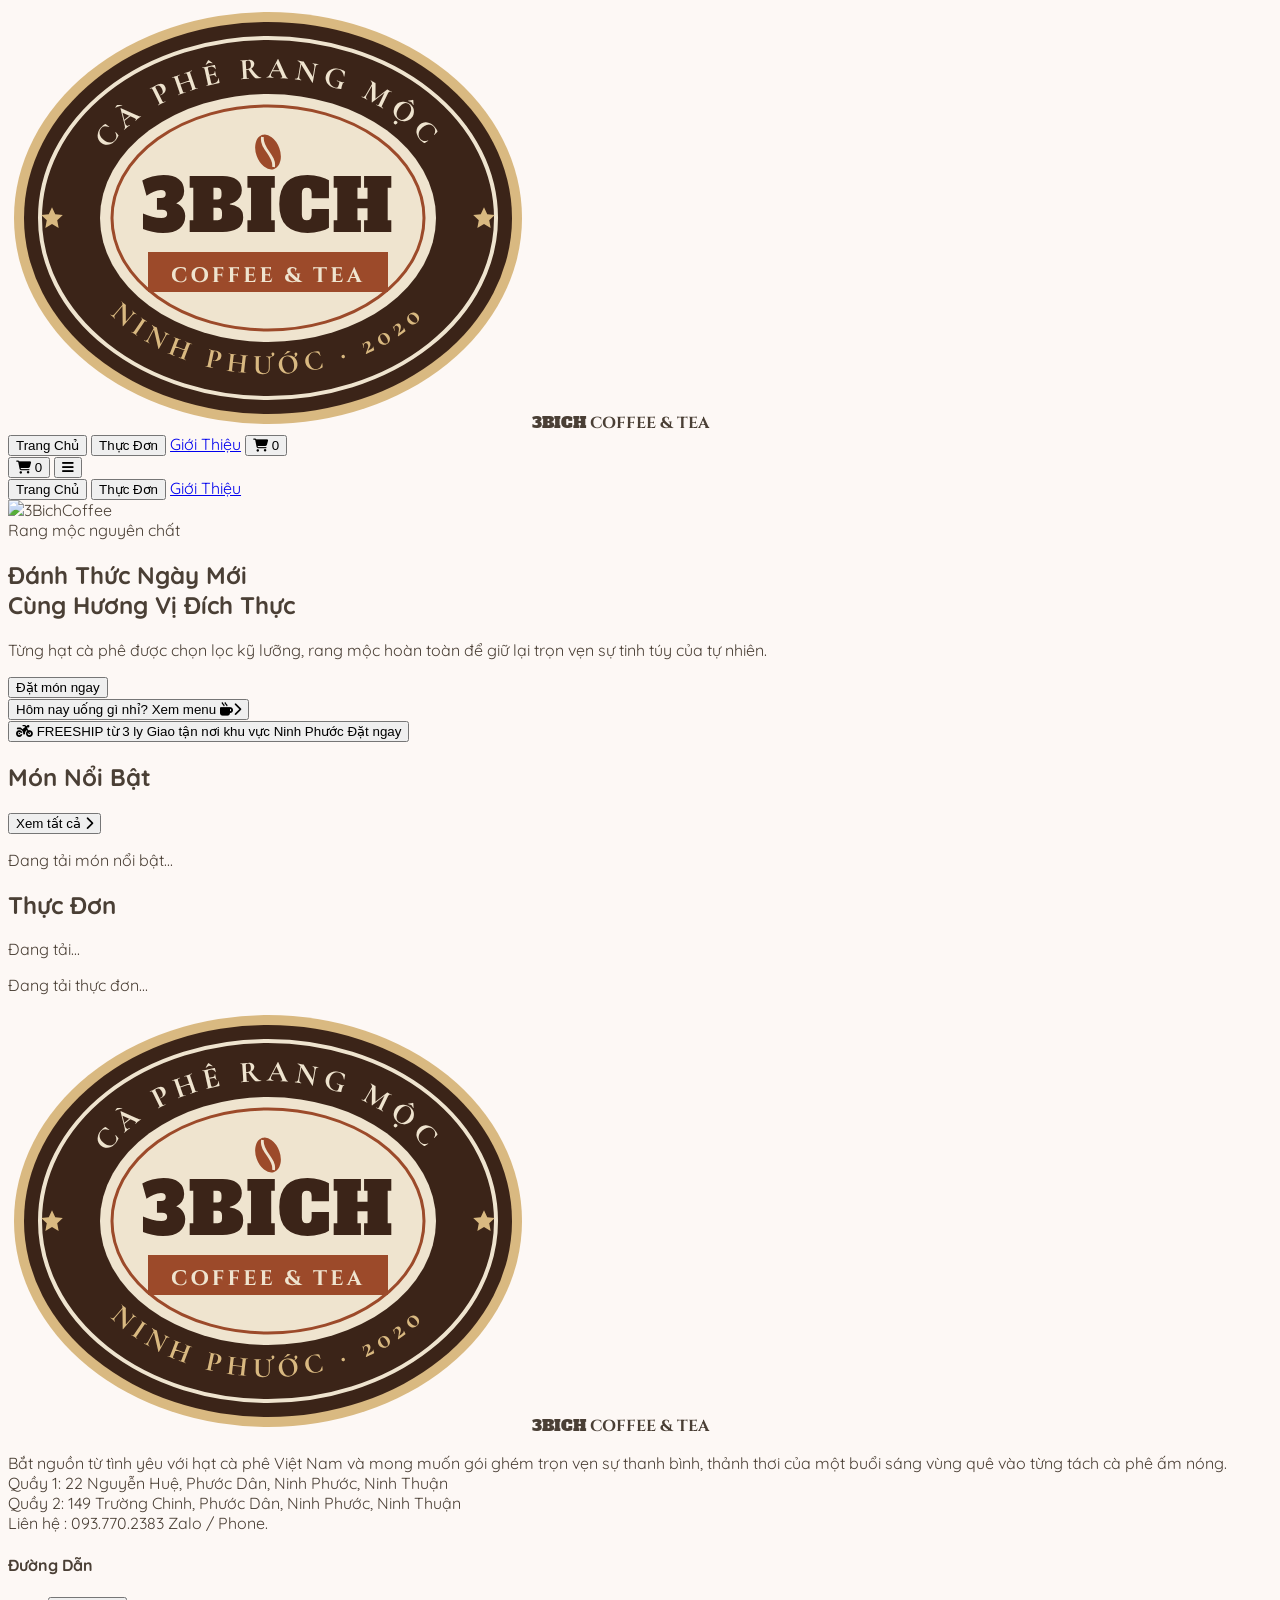
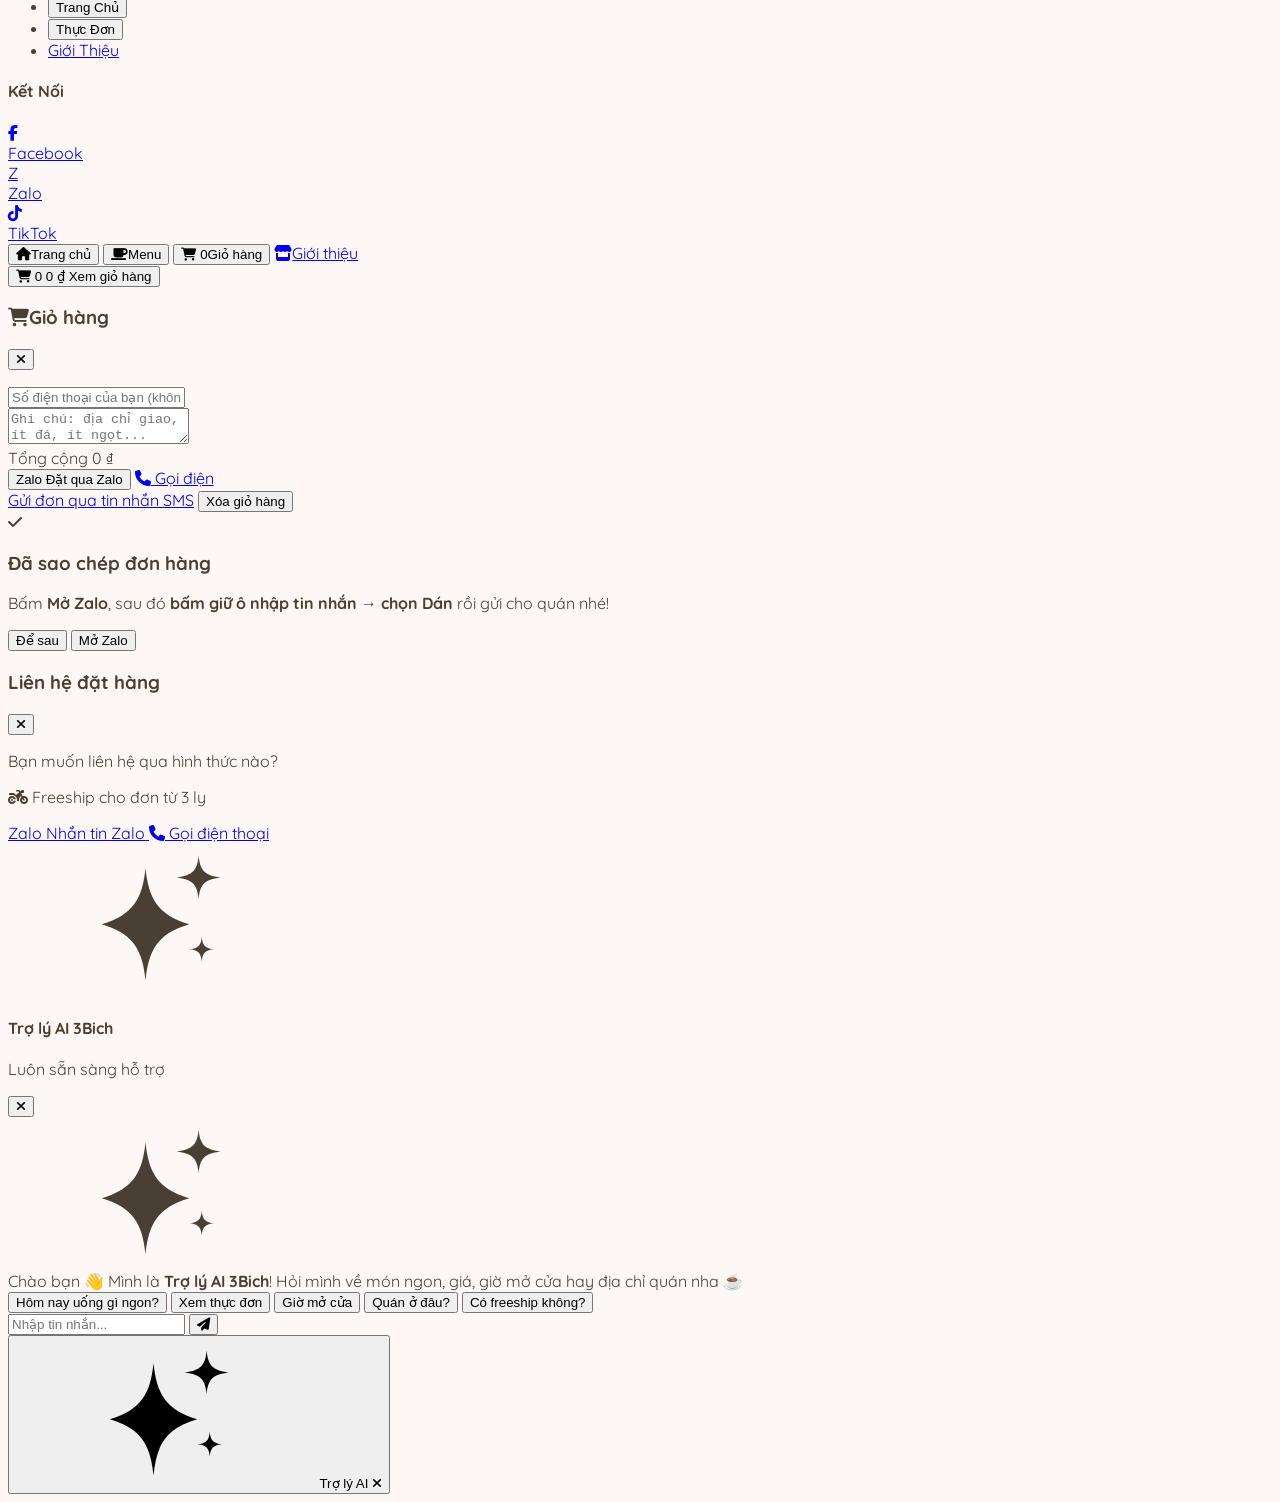
==== commit a8a77a99: "Nút Trợ lý AI dạng viên thuốc: nền xanh navy -> tím, ngôi sao lấp lánh trắng - Nút mở chat: pill gra" ====
--- a/index.html
+++ b/index.html
@@ -458,12 +458,13 @@
         </div>
     </div>
 
-    <!-- Biểu tượng trợ lý AI: ngôi sao 4 cánh màu chuyển -->
+    <!-- Biểu tượng trợ lý AI: cụm ngôi sao lấp lánh -->
     <svg width="0" height="0" style="position:absolute" aria-hidden="true"><defs>
-        <linearGradient id="ai-grad" x1="0" y1="0" x2="1" y2="1">
-            <stop offset="0" stop-color="#4f86f7"/><stop offset=".55" stop-color="#9168f0"/><stop offset="1" stop-color="#e3699b"/>
-        </linearGradient>
-        <symbol id="ai-spark" viewBox="0 0 24 24"><path d="M12 0C12.6 6.4 17.6 11.4 24 12C17.6 12.6 12.6 17.6 12 24C11.4 17.6 6.4 12.6 0 12C6.4 11.4 11.4 6.4 12 0Z" fill="url(#ai-grad)"/></symbol>
+        <symbol id="ai-spark" viewBox="0 0 24 24" fill="currentColor">
+            <path d="M10 4C10.5 9 12 11.5 17 13C12 14.5 10.5 17 10 22C9.5 17 8 14.5 3 13C8 11.5 9.5 9 10 4Z"/>
+            <path d="M18.5 2C18.7 4.3 19.4 5.2 22 5.5C19.4 5.8 18.7 6.7 18.5 9C18.3 6.7 17.6 5.8 15 5.5C17.6 5.2 18.3 4.3 18.5 2Z"/>
+            <path d="M19 15C19.1 16.4 19.6 16.9 21 17C19.6 17.1 19.1 17.6 19 19C18.9 17.6 18.4 17.1 17 17C18.4 16.9 18.9 16.4 19 15Z"/>
+        </symbol>
     </defs></svg>
     <!-- AI Chatbot Widget -->
     <div id="chatbot-widget" class="fixed bottom-20 right-4 md:bottom-6 md:right-6 z-[90] flex flex-col items-end">
@@ -471,9 +472,9 @@
         <div id="chatbot-window"
             class="hidden bg-white w-[90vw] sm:w-96 rounded-2xl shadow-2xl border border-coffee-100 overflow-hidden mb-4 flex-col">
             <!-- Header -->
-            <div class="bg-gradient-to-r from-[#4f86f7] via-[#9168f0] to-[#e3699b] text-white p-4 flex justify-between items-center">
+            <div class="bg-gradient-to-r from-[#27467f] to-[#7b5cf0] text-white p-4 flex justify-between items-center">
                 <div class="flex items-center">
-                    <div class="w-10 h-10 bg-white rounded-full flex items-center justify-center mr-3 shadow-inner">
+                    <div class="w-10 h-10 bg-white/15 ring-1 ring-white/30 rounded-full flex items-center justify-center mr-3 text-white">
                         <svg class="w-6 h-6"><use href="#ai-spark"/></svg>
                     </div>
                     <div>
@@ -492,7 +493,7 @@
                 class="p-4 h-80 overflow-y-auto flex flex-col space-y-3 bg-coffee-50 scroll-smooth">
                 <!-- Welcome Message -->
                 <div class="flex items-start">
-                    <div class="w-8 h-8 rounded-full bg-white shadow-sm flex items-center justify-center mr-2 flex-shrink-0">
+                    <div class="w-8 h-8 rounded-full bg-gradient-to-br from-[#27467f] to-[#7b5cf0] text-white flex items-center justify-center mr-2 flex-shrink-0">
                         <svg class="w-[18px] h-[18px]"><use href="#ai-spark"/></svg>
                     </div>
                     <div class="bg-white text-coffee-800 p-3 rounded-2xl rounded-tl-sm shadow-sm max-w-[85%] text-sm">
@@ -512,10 +513,10 @@
             <!-- Input -->
             <div class="p-3 bg-white border-t border-coffee-100 flex items-center">
                 <input type="text" id="chatbot-input" placeholder="Nhập tin nhắn..."
-                    class="flex-1 bg-coffee-50 text-coffee-800 text-sm rounded-full px-4 py-2 focus:outline-none focus:ring-2 focus:ring-[#9168f0] transition-shadow mr-2"
+                    class="flex-1 bg-coffee-50 text-coffee-800 text-sm rounded-full px-4 py-2 focus:outline-none focus:ring-2 focus:ring-[#7b5cf0] transition-shadow mr-2"
                     onkeypress="if(event.key === 'Enter') sendChatMessage()">
                 <button onclick="sendChatMessage()"
-                    class="w-10 h-10 bg-gradient-to-br from-[#4f86f7] via-[#9168f0] to-[#e3699b] hover:opacity-90 text-white rounded-full flex items-center justify-center transition-opacity focus:outline-none shadow-md flex-shrink-0">
+                    class="w-10 h-10 bg-gradient-to-br from-[#27467f] to-[#7b5cf0] hover:opacity-90 text-white rounded-full flex items-center justify-center transition-opacity focus:outline-none shadow-md flex-shrink-0">
                     <i class="fa-solid fa-paper-plane text-sm"></i>
                 </button>
             </div>
@@ -523,9 +524,12 @@
 
         <!-- Toggle Button -->
         <button onclick="toggleChatbot()" id="chatbot-toggle-btn" aria-label="Trợ lý AI"
-            class="w-14 h-14 bg-white rounded-full flex items-center justify-center shadow-[0_6px_24px_rgba(145,104,240,0.45)] ring-1 ring-[#9168f0]/20 transition-transform hover:scale-110 focus:outline-none relative">
-            <svg class="w-8 h-8 absolute transition-all duration-300" id="chatbot-icon-msg"><use href="#ai-spark"/></svg>
-            <i class="fa-solid fa-xmark text-2xl text-[#9168f0] absolute opacity-0 scale-50 transition-all duration-300"
+            class="h-12 sm:h-14 pl-4 pr-5 rounded-full bg-gradient-to-r from-[#27467f] to-[#7b5cf0] text-white flex items-center justify-center shadow-[0_8px_24px_rgba(60,60,160,0.4)] transition-transform hover:scale-105 focus:outline-none relative">
+            <span id="chatbot-icon-msg" class="flex items-center gap-2 transition-all duration-300">
+                <svg class="w-6 h-6 sm:w-7 sm:h-7"><use href="#ai-spark"/></svg>
+                <span class="font-bold text-base sm:text-lg whitespace-nowrap">Trợ lý AI</span>
+            </span>
+            <i class="fa-solid fa-xmark text-2xl absolute opacity-0 scale-50 transition-all duration-300"
                 id="chatbot-icon-close"></i>
             <!-- Notification Badge -->
             <span id="chatbot-badge"
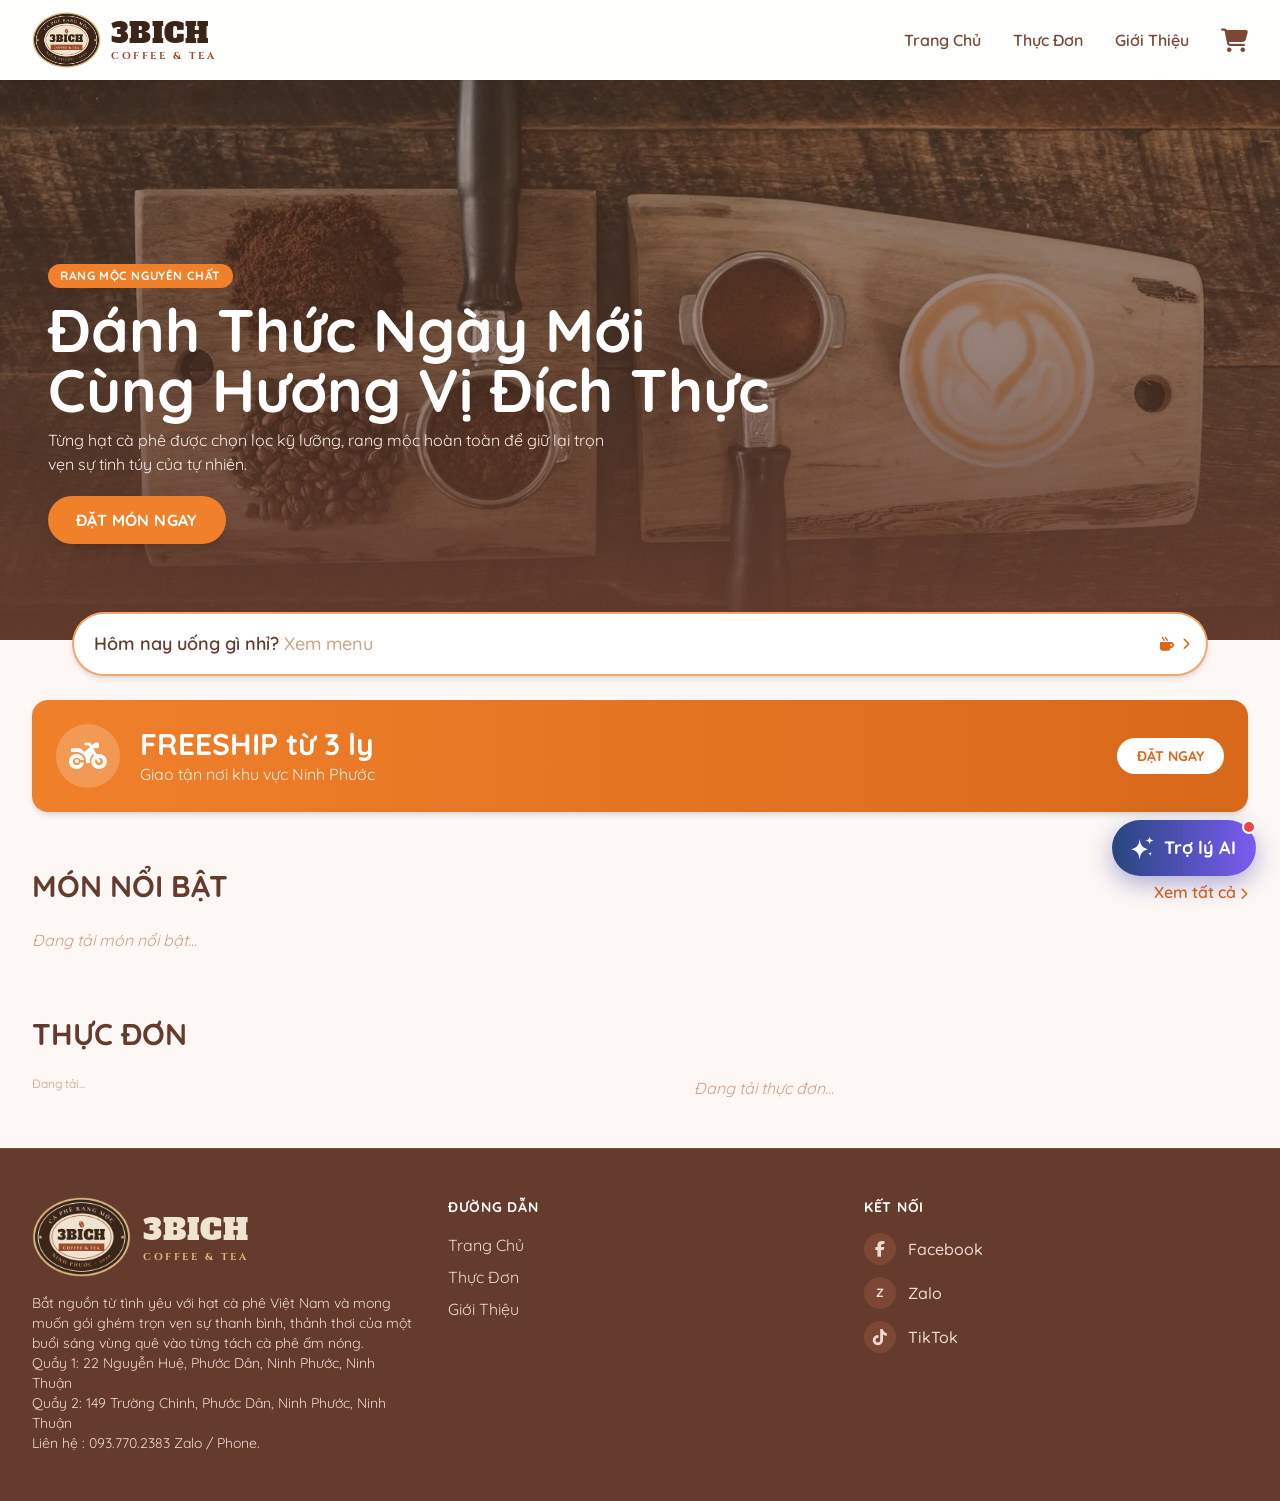
==== commit 57077900: "Tăng tốc tải trang: ảnh WebP tự host, Tailwind biên dịch sẵn, banner nhiều cỡ - Ảnh món: chuyển ảnh " ====
--- a/index.html
+++ b/index.html
@@ -28,28 +28,14 @@
     <link rel="icon" type="image/png" sizes="192x192" href="IMG/favicon-192.png">
     <link rel="apple-touch-icon" href="IMG/apple-touch-icon.png">
     <!-- Tailwind CSS -->
-    <script src="https://cdn.tailwindcss.com"></script>
     <!-- Google Fonts: Quicksand -->
+    <link rel="preload" as="image" href="IMG/banner-1200.webp" imagesrcset="IMG/banner-800.webp 800w, IMG/banner-1200.webp 1200w, IMG/banner-1600.webp 1600w" imagesizes="100vw" fetchpriority="high">
+    <link rel="preconnect" href="https://fonts.googleapis.com">
+    <link rel="preconnect" href="https://fonts.gstatic.com" crossorigin>
+    <link rel="preconnect" href="https://firestore.googleapis.com" crossorigin>
     <link href="https://fonts.googleapis.com/css2?family=Alfa+Slab+One&family=Cinzel:wght@700&family=Quicksand:wght@400;500;600;700&display=swap" rel="stylesheet">
     <!-- FontAwesome for Icons -->
     <link rel="stylesheet" href="https://cdnjs.cloudflare.com/ajax/libs/font-awesome/6.4.0/css/all.min.css">
-    <script>
-        tailwind.config = {
-            theme: {
-                extend: {
-                    fontFamily: { sans: ['Quicksand', 'sans-serif'], },
-                    colors: {
-                        coffee: {
-                            50: '#fdf8f5', 100: '#f8ede7', 200: '#eedbd0',
-                            300: '#e1c1af', 400: '#d0a086', 500: '#c28564',
-                            600: '#b46d4c', 700: '#96553d', 800: '#7c4735', 900: '#643b2d',
-                        },
-                        accent: { 50: '#fff5eb', 100: '#ffe6cc', 500: '#f0802a', 600: '#d9691a' }
-                    }
-                }
-            }
-        }
-    </script>
     <style>
         .font-brand { font-family: 'Alfa Slab One', serif; font-weight: 400; }
         .font-tag { font-family: 'Cinzel', serif; font-weight: 700; }
@@ -104,6 +90,8 @@
             justify-content: center;
         }
     </style>
+    <!-- Tailwind đã biên dịch sẵn (xem tailwind.config.js) -->
+    <link rel="stylesheet" href="css/site.css">
 </head>
 
 <body class="flex flex-col min-h-screen pb-16 md:pb-0">
@@ -172,7 +160,7 @@
             <!-- Banner: tràn hết chiều ngang màn hình -->
             <section>
                 <div class="relative overflow-hidden bg-coffee-900 aspect-[6/5] sm:aspect-[2/1] lg:aspect-auto lg:h-[560px]">
-                    <img src="https://images.unsplash.com/photo-1497935586351-b67a49e012bf?auto=format&fit=crop&w=1920&q=80"
+                    <img src="IMG/banner-1200.webp" srcset="IMG/banner-800.webp 800w, IMG/banner-1200.webp 1200w, IMG/banner-1600.webp 1600w" sizes="100vw" fetchpriority="high" decoding="async"
                         alt="3BichCoffee" class="absolute inset-0 w-full h-full object-cover opacity-60">
                     <div class="absolute inset-0 bg-gradient-to-t from-coffee-900/90 via-coffee-900/30 to-transparent"></div>
                     <div class="relative h-full max-w-7xl mx-auto px-5 sm:px-10 lg:px-12 flex flex-col justify-end pb-16 sm:pb-24 text-white">
--- a/css/site.css
+++ b/css/site.css
@@ -0,0 +1 @@
+*,:after,:before{--tw-border-spacing-x:0;--tw-border-spacing-y:0;--tw-translate-x:0;--tw-translate-y:0;--tw-rotate:0;--tw-skew-x:0;--tw-skew-y:0;--tw-scale-x:1;--tw-scale-y:1;--tw-pan-x: ;--tw-pan-y: ;--tw-pinch-zoom: ;--tw-scroll-snap-strictness:proximity;--tw-gradient-from-position: ;--tw-gradient-via-position: ;--tw-gradient-to-position: ;--tw-ordinal: ;--tw-slashed-zero: ;--tw-numeric-figure: ;--tw-numeric-spacing: ;--tw-numeric-fraction: ;--tw-ring-inset: ;--tw-ring-offset-width:0px;--tw-ring-offset-color:#fff;--tw-ring-color:rgba(59,130,246,.5);--tw-ring-offset-shadow:0 0 #0000;--tw-ring-shadow:0 0 #0000;--tw-shadow:0 0 #0000;--tw-shadow-colored:0 0 #0000;--tw-blur: ;--tw-brightness: ;--tw-contrast: ;--tw-grayscale: ;--tw-hue-rotate: ;--tw-invert: ;--tw-saturate: ;--tw-sepia: ;--tw-drop-shadow: ;--tw-backdrop-blur: ;--tw-backdrop-brightness: ;--tw-backdrop-contrast: ;--tw-backdrop-grayscale: ;--tw-backdrop-hue-rotate: ;--tw-backdrop-invert: ;--tw-backdrop-opacity: ;--tw-backdrop-saturate: ;--tw-backdrop-sepia: ;--tw-contain-size: ;--tw-contain-layout: ;--tw-contain-paint: ;--tw-contain-style: }::backdrop{--tw-border-spacing-x:0;--tw-border-spacing-y:0;--tw-translate-x:0;--tw-translate-y:0;--tw-rotate:0;--tw-skew-x:0;--tw-skew-y:0;--tw-scale-x:1;--tw-scale-y:1;--tw-pan-x: ;--tw-pan-y: ;--tw-pinch-zoom: ;--tw-scroll-snap-strictness:proximity;--tw-gradient-from-position: ;--tw-gradient-via-position: ;--tw-gradient-to-position: ;--tw-ordinal: ;--tw-slashed-zero: ;--tw-numeric-figure: ;--tw-numeric-spacing: ;--tw-numeric-fraction: ;--tw-ring-inset: ;--tw-ring-offset-width:0px;--tw-ring-offset-color:#fff;--tw-ring-color:rgba(59,130,246,.5);--tw-ring-offset-shadow:0 0 #0000;--tw-ring-shadow:0 0 #0000;--tw-shadow:0 0 #0000;--tw-shadow-colored:0 0 #0000;--tw-blur: ;--tw-brightness: ;--tw-contrast: ;--tw-grayscale: ;--tw-hue-rotate: ;--tw-invert: ;--tw-saturate: ;--tw-sepia: ;--tw-drop-shadow: ;--tw-backdrop-blur: ;--tw-backdrop-brightness: ;--tw-backdrop-contrast: ;--tw-backdrop-grayscale: ;--tw-backdrop-hue-rotate: ;--tw-backdrop-invert: ;--tw-backdrop-opacity: ;--tw-backdrop-saturate: ;--tw-backdrop-sepia: ;--tw-contain-size: ;--tw-contain-layout: ;--tw-contain-paint: ;--tw-contain-style: }/*! tailwindcss v3.4.17 | MIT License | https://tailwindcss.com*/*,:after,:before{box-sizing:border-box;border:0 solid #e5e7eb}:after,:before{--tw-content:""}:host,html{line-height:1.5;-webkit-text-size-adjust:100%;-moz-tab-size:4;-o-tab-size:4;tab-size:4;font-family:Quicksand,sans-serif;font-feature-settings:normal;font-variation-settings:normal;-webkit-tap-highlight-color:transparent}body{margin:0;line-height:inherit}hr{height:0;color:inherit;border-top-width:1px}abbr:where([title]){-webkit-text-decoration:underline dotted;text-decoration:underline dotted}h1,h2,h3,h4,h5,h6{font-size:inherit;font-weight:inherit}a{color:inherit;text-decoration:inherit}b,strong{font-weight:bolder}code,kbd,pre,samp{font-family:ui-monospace,SFMono-Regular,Menlo,Monaco,Consolas,Liberation Mono,Courier New,monospace;font-feature-settings:normal;font-variation-settings:normal;font-size:1em}small{font-size:80%}sub,sup{font-size:75%;line-height:0;position:relative;vertical-align:baseline}sub{bottom:-.25em}sup{top:-.5em}table{text-indent:0;border-color:inherit;border-collapse:collapse}button,input,optgroup,select,textarea{font-family:inherit;font-feature-settings:inherit;font-variation-settings:inherit;font-size:100%;font-weight:inherit;line-height:inherit;letter-spacing:inherit;color:inherit;margin:0;padding:0}button,select{text-transform:none}button,input:where([type=button]),input:where([type=reset]),input:where([type=submit]){-webkit-appearance:button;background-color:transparent;background-image:none}:-moz-focusring{outline:auto}:-moz-ui-invalid{box-shadow:none}progress{vertical-align:baseline}::-webkit-inner-spin-button,::-webkit-outer-spin-button{height:auto}[type=search]{-webkit-appearance:textfield;outline-offset:-2px}::-webkit-search-decoration{-webkit-appearance:none}::-webkit-file-upload-button{-webkit-appearance:button;font:inherit}summary{display:list-item}blockquote,dd,dl,figure,h1,h2,h3,h4,h5,h6,hr,p,pre{margin:0}fieldset{margin:0}fieldset,legend{padding:0}menu,ol,ul{list-style:none;margin:0;padding:0}dialog{padding:0}textarea{resize:vertical}input::-moz-placeholder,textarea::-moz-placeholder{opacity:1;color:#9ca3af}input::placeholder,textarea::placeholder{opacity:1;color:#9ca3af}[role=button],button{cursor:pointer}:disabled{cursor:default}audio,canvas,embed,iframe,img,object,svg,video{display:block;vertical-align:middle}img,video{max-width:100%;height:auto}[hidden]:where(:not([hidden=until-found])){display:none}.fixed{position:fixed}.absolute{position:absolute}.relative{position:relative}.sticky{position:sticky}.inset-0{inset:0}.inset-x-0{left:0;right:0}.-right-2\.5{right:-.625rem}.-right-3{right:-.75rem}.-top-1\.5{top:-.375rem}.-top-2{top:-.5rem}.bottom-0{bottom:0}.bottom-20{bottom:5rem}.bottom-\[4\.75rem\]{bottom:4.75rem}.left-1\/2{left:50%}.left-2{left:.5rem}.left-4{left:1rem}.right-0{right:0}.right-4{right:1rem}.top-0{top:0}.top-2{top:.5rem}.top-20{top:5rem}.top-\[4\.5rem\]{top:4.5rem}.z-10{z-index:10}.z-50{z-index:50}.z-\[100\]{z-index:100}.z-\[110\]{z-index:110}.z-\[120\]{z-index:120}.z-\[130\]{z-index:130}.z-\[80\]{z-index:80}.z-\[85\]{z-index:85}.z-\[90\]{z-index:90}.col-span-2{grid-column:span 2/span 2}.-mx-2\.5{margin-left:-.625rem;margin-right:-.625rem}.mx-1{margin-left:.25rem;margin-right:.25rem}.mx-4{margin-left:1rem;margin-right:1rem}.mx-auto{margin-left:auto;margin-right:auto}.-mt-7{margin-top:-1.75rem}.mb-1{margin-bottom:.25rem}.mb-2{margin-bottom:.5rem}.mb-3{margin-bottom:.75rem}.mb-4{margin-bottom:1rem}.mb-5{margin-bottom:1.25rem}.mb-6{margin-bottom:1.5rem}.mb-8{margin-bottom:2rem}.ml-2{margin-left:.5rem}.mr-1{margin-right:.25rem}.mr-2{margin-right:.5rem}.mr-3{margin-right:.75rem}.mt-1{margin-top:.25rem}.mt-12{margin-top:3rem}.mt-2{margin-top:.5rem}.mt-3{margin-top:.75rem}.mt-4{margin-top:1rem}.mt-auto{margin-top:auto}.line-clamp-2{overflow:hidden;display:-webkit-box;-webkit-box-orient:vertical;-webkit-line-clamp:2}.block{display:block}.inline-block{display:inline-block}.flex{display:flex}.inline-flex{display:inline-flex}.grid{display:grid}.hidden{display:none}.aspect-\[3\/4\]{aspect-ratio:3/4}.aspect-\[6\/5\]{aspect-ratio:6/5}.h-1\.5{height:.375rem}.h-10{height:2.5rem}.h-12{height:3rem}.h-16{height:4rem}.h-20{height:5rem}.h-3\.5{height:.875rem}.h-5{height:1.25rem}.h-6{height:1.5rem}.h-7{height:1.75rem}.h-8{height:2rem}.h-80{height:20rem}.h-\[1\.1rem\]{height:1.1rem}.h-\[18px\]{height:18px}.h-\[320px\]{height:320px}.h-\[4\.5rem\]{height:4.5rem}.h-\[400px\]{height:400px}.h-full{height:100%}.max-h-48{max-height:12rem}.max-h-\[90vh\]{max-height:90vh}.max-h-\[calc\(100vh-10rem\)\]{max-height:calc(100vh - 10rem)}.min-h-\[2\.75rem\]{min-height:2.75rem}.min-h-screen{min-height:100vh}.w-1\.5{width:.375rem}.w-10{width:2.5rem}.w-12{width:3rem}.w-14{width:3.5rem}.w-16{width:4rem}.w-20{width:5rem}.w-3\.5{width:.875rem}.w-6{width:1.5rem}.w-7{width:1.75rem}.w-8{width:2rem}.w-\[18px\]{width:18px}.w-\[4\.5rem\]{width:4.5rem}.w-\[42\%\]{width:42%}.w-\[90vw\]{width:90vw}.w-auto{width:auto}.w-fit{width:-moz-fit-content;width:fit-content}.w-full{width:100%}.min-w-0{min-width:0}.min-w-\[1\.1rem\]{min-width:1.1rem}.min-w-\[1\.25rem\]{min-width:1.25rem}.min-w-\[1rem\]{min-width:1rem}.max-w-4xl{max-width:56rem}.max-w-5xl{max-width:64rem}.max-w-6xl{max-width:72rem}.max-w-7xl{max-width:80rem}.max-w-\[85\%\]{max-width:85%}.max-w-\[90vw\]{max-width:90vw}.max-w-sm{max-width:24rem}.max-w-xl{max-width:36rem}.flex-1{flex:1 1 0%}.flex-shrink-0,.shrink-0{flex-shrink:0}.flex-grow{flex-grow:1}.-translate-x-1\/2{--tw-translate-x:-50%}.-translate-x-1\/2,.scale-100{transform:translate(var(--tw-translate-x),var(--tw-translate-y)) rotate(var(--tw-rotate)) skewX(var(--tw-skew-x)) skewY(var(--tw-skew-y)) scaleX(var(--tw-scale-x)) scaleY(var(--tw-scale-y))}.scale-100{--tw-scale-x:1;--tw-scale-y:1}.scale-50{--tw-scale-x:.5;--tw-scale-y:.5}.scale-50,.transform{transform:translate(var(--tw-translate-x),var(--tw-translate-y)) rotate(var(--tw-rotate)) skewX(var(--tw-skew-x)) skewY(var(--tw-skew-y)) scaleX(var(--tw-scale-x)) scaleY(var(--tw-scale-y))}@keyframes bounce{0%,to{transform:translateY(-25%);animation-timing-function:cubic-bezier(.8,0,1,1)}50%{transform:none;animation-timing-function:cubic-bezier(0,0,.2,1)}}.animate-bounce{animation:bounce 1s infinite}@keyframes pulse{50%{opacity:.5}}.animate-pulse{animation:pulse 2s cubic-bezier(.4,0,.6,1) infinite}.cursor-pointer{cursor:pointer}.resize-none{resize:none}.snap-x{scroll-snap-type:x var(--tw-scroll-snap-strictness)}.snap-mandatory{--tw-scroll-snap-strictness:mandatory}.snap-start{scroll-snap-align:start}.scroll-mt-16{scroll-margin-top:4rem}.scroll-mt-\[4\.5rem\]{scroll-margin-top:4.5rem}.scroll-pl-2\.5{scroll-padding-left:.625rem}.list-inside{list-style-position:inside}.list-disc{list-style-type:disc}.grid-cols-1{grid-template-columns:repeat(1,minmax(0,1fr))}.grid-cols-2{grid-template-columns:repeat(2,minmax(0,1fr))}.grid-cols-4{grid-template-columns:repeat(4,minmax(0,1fr))}.flex-col{flex-direction:column}.flex-wrap{flex-wrap:wrap}.items-start{align-items:flex-start}.items-end{align-items:flex-end}.items-center{align-items:center}.justify-end{justify-content:flex-end}.justify-center{justify-content:center}.justify-between{justify-content:space-between}.gap-1{gap:.25rem}.gap-1\.5{gap:.375rem}.gap-12{gap:3rem}.gap-2{gap:.5rem}.gap-2\.5{gap:.625rem}.gap-3{gap:.75rem}.gap-5{gap:1.25rem}.gap-6{gap:1.5rem}.gap-8{gap:2rem}.gap-x-4{-moz-column-gap:1rem;column-gap:1rem}.gap-y-8{row-gap:2rem}.space-x-8>:not([hidden])~:not([hidden]){--tw-space-x-reverse:0;margin-right:calc(2rem*var(--tw-space-x-reverse));margin-left:calc(2rem*(1 - var(--tw-space-x-reverse)))}.space-y-1>:not([hidden])~:not([hidden]){--tw-space-y-reverse:0;margin-top:calc(.25rem*(1 - var(--tw-space-y-reverse)));margin-bottom:calc(.25rem*var(--tw-space-y-reverse))}.space-y-2>:not([hidden])~:not([hidden]){--tw-space-y-reverse:0;margin-top:calc(.5rem*(1 - var(--tw-space-y-reverse)));margin-bottom:calc(.5rem*var(--tw-space-y-reverse))}.space-y-3>:not([hidden])~:not([hidden]){--tw-space-y-reverse:0;margin-top:calc(.75rem*(1 - var(--tw-space-y-reverse)));margin-bottom:calc(.75rem*var(--tw-space-y-reverse))}.space-y-4>:not([hidden])~:not([hidden]){--tw-space-y-reverse:0;margin-top:calc(1rem*(1 - var(--tw-space-y-reverse)));margin-bottom:calc(1rem*var(--tw-space-y-reverse))}.divide-y>:not([hidden])~:not([hidden]){--tw-divide-y-reverse:0;border-top-width:calc(1px*(1 - var(--tw-divide-y-reverse)));border-bottom-width:calc(1px*var(--tw-divide-y-reverse))}.divide-coffee-100>:not([hidden])~:not([hidden]){--tw-divide-opacity:1;border-color:rgb(248 237 231/var(--tw-divide-opacity,1))}.self-start{align-self:flex-start}.overflow-hidden{overflow:hidden}.overflow-x-auto{overflow-x:auto}.overflow-y-auto{overflow-y:auto}.scroll-smooth{scroll-behavior:smooth}.truncate{overflow:hidden;text-overflow:ellipsis}.truncate,.whitespace-nowrap{white-space:nowrap}.whitespace-pre-line{white-space:pre-line}.whitespace-pre-wrap{white-space:pre-wrap}.rounded-2xl{border-radius:1rem}.rounded-3xl{border-radius:1.5rem}.rounded-full{border-radius:9999px}.rounded-lg{border-radius:.5rem}.rounded-xl{border-radius:.75rem}.rounded-t-3xl{border-top-left-radius:1.5rem;border-top-right-radius:1.5rem}.rounded-tl-sm{border-top-left-radius:.125rem}.rounded-tr-sm{border-top-right-radius:.125rem}.border{border-width:1px}.border-2{border-width:2px}.border-b{border-bottom-width:1px}.border-t{border-top-width:1px}.border-accent-500{--tw-border-opacity:1;border-color:rgb(240 128 42/var(--tw-border-opacity,1))}.border-accent-500\/30{border-color:rgba(240,128,42,.3)}.border-accent-500\/40{border-color:rgba(240,128,42,.4)}.border-accent-500\/70{border-color:rgba(240,128,42,.7)}.border-coffee-100{--tw-border-opacity:1;border-color:rgb(248 237 231/var(--tw-border-opacity,1))}.border-coffee-800{--tw-border-opacity:1;border-color:rgb(124 71 53/var(--tw-border-opacity,1))}.border-transparent{border-color:transparent}.border-white{--tw-border-opacity:1;border-color:rgb(255 255 255/var(--tw-border-opacity,1))}.bg-\[\#0068ff\]{--tw-bg-opacity:1;background-color:rgb(0 104 255/var(--tw-bg-opacity,1))}.bg-accent-50{--tw-bg-opacity:1;background-color:rgb(255 245 235/var(--tw-bg-opacity,1))}.bg-accent-500{--tw-bg-opacity:1;background-color:rgb(240 128 42/var(--tw-bg-opacity,1))}.bg-black\/50{background-color:rgba(0,0,0,.5)}.bg-black\/60{background-color:rgba(0,0,0,.6)}.bg-coffee-100{--tw-bg-opacity:1;background-color:rgb(248 237 231/var(--tw-bg-opacity,1))}.bg-coffee-200{--tw-bg-opacity:1;background-color:rgb(238 219 208/var(--tw-bg-opacity,1))}.bg-coffee-400{--tw-bg-opacity:1;background-color:rgb(208 160 134/var(--tw-bg-opacity,1))}.bg-coffee-50{--tw-bg-opacity:1;background-color:rgb(253 248 245/var(--tw-bg-opacity,1))}.bg-coffee-600{--tw-bg-opacity:1;background-color:rgb(180 109 76/var(--tw-bg-opacity,1))}.bg-coffee-700{--tw-bg-opacity:1;background-color:rgb(150 85 61/var(--tw-bg-opacity,1))}.bg-coffee-800{--tw-bg-opacity:1;background-color:rgb(124 71 53/var(--tw-bg-opacity,1))}.bg-coffee-900{--tw-bg-opacity:1;background-color:rgb(100 59 45/var(--tw-bg-opacity,1))}.bg-coffee-900\/95{background-color:rgba(100,59,45,.95)}.bg-green-100{--tw-bg-opacity:1;background-color:rgb(220 252 231/var(--tw-bg-opacity,1))}.bg-green-50{--tw-bg-opacity:1;background-color:rgb(240 253 244/var(--tw-bg-opacity,1))}.bg-green-500{--tw-bg-opacity:1;background-color:rgb(34 197 94/var(--tw-bg-opacity,1))}.bg-red-500{--tw-bg-opacity:1;background-color:rgb(239 68 68/var(--tw-bg-opacity,1))}.bg-white{--tw-bg-opacity:1;background-color:rgb(255 255 255/var(--tw-bg-opacity,1))}.bg-white\/15{background-color:hsla(0,0%,100%,.15)}.bg-white\/20{background-color:hsla(0,0%,100%,.2)}.bg-white\/90{background-color:hsla(0,0%,100%,.9)}.bg-gradient-to-br{background-image:linear-gradient(to bottom right,var(--tw-gradient-stops))}.bg-gradient-to-r{background-image:linear-gradient(to right,var(--tw-gradient-stops))}.bg-gradient-to-t{background-image:linear-gradient(to top,var(--tw-gradient-stops))}.from-\[\#27467f\]{--tw-gradient-from:#27467f var(--tw-gradient-from-position);--tw-gradient-to:rgba(39,70,127,0) var(--tw-gradient-to-position);--tw-gradient-stops:var(--tw-gradient-from),var(--tw-gradient-to)}.from-accent-500{--tw-gradient-from:#f0802a var(--tw-gradient-from-position);--tw-gradient-to:rgba(240,128,42,0) var(--tw-gradient-to-position);--tw-gradient-stops:var(--tw-gradient-from),var(--tw-gradient-to)}.from-coffee-900\/90{--tw-gradient-from:rgba(100,59,45,.9) var(--tw-gradient-from-position);--tw-gradient-to:rgba(100,59,45,0) var(--tw-gradient-to-position);--tw-gradient-stops:var(--tw-gradient-from),var(--tw-gradient-to)}.via-coffee-900\/30{--tw-gradient-to:rgba(100,59,45,0) var(--tw-gradient-to-position);--tw-gradient-stops:var(--tw-gradient-from),rgba(100,59,45,.3) var(--tw-gradient-via-position),var(--tw-gradient-to)}.to-\[\#7b5cf0\]{--tw-gradient-to:#7b5cf0 var(--tw-gradient-to-position)}.to-accent-600{--tw-gradient-to:#d9691a var(--tw-gradient-to-position)}.to-transparent{--tw-gradient-to:transparent var(--tw-gradient-to-position)}.object-cover{-o-object-fit:cover;object-fit:cover}.p-0\.5{padding:.125rem}.p-1\.5{padding:.375rem}.p-2{padding:.5rem}.p-3{padding:.75rem}.p-4{padding:1rem}.p-5{padding:1.25rem}.p-6{padding:1.5rem}.p-8{padding:2rem}.px-1{padding-left:.25rem;padding-right:.25rem}.px-2{padding-left:.5rem;padding-right:.5rem}.px-2\.5{padding-left:.625rem;padding-right:.625rem}.px-3{padding-left:.75rem;padding-right:.75rem}.px-4{padding-left:1rem;padding-right:1rem}.px-5{padding-left:1.25rem;padding-right:1.25rem}.px-6{padding-left:1.5rem;padding-right:1.5rem}.py-0\.5{padding-top:.125rem;padding-bottom:.125rem}.py-1{padding-top:.25rem;padding-bottom:.25rem}.py-1\.5{padding-top:.375rem;padding-bottom:.375rem}.py-10{padding-top:2.5rem;padding-bottom:2.5rem}.py-12{padding-top:3rem;padding-bottom:3rem}.py-16{padding-top:4rem;padding-bottom:4rem}.py-2{padding-top:.5rem;padding-bottom:.5rem}.py-2\.5{padding-top:.625rem;padding-bottom:.625rem}.py-3{padding-top:.75rem;padding-bottom:.75rem}.py-4{padding-top:1rem;padding-bottom:1rem}.pb-12{padding-bottom:3rem}.pb-16{padding-bottom:4rem}.pb-2{padding-bottom:.5rem}.pb-4{padding-bottom:1rem}.pb-5{padding-bottom:1.25rem}.pl-4{padding-left:1rem}.pl-5{padding-left:1.25rem}.pr-4{padding-right:1rem}.pr-5{padding-right:1.25rem}.pt-1{padding-top:.25rem}.pt-10{padding-top:2.5rem}.pt-2{padding-top:.5rem}.pt-3{padding-top:.75rem}.pt-4{padding-top:1rem}.pt-8{padding-top:2rem}.text-left{text-align:left}.text-center{text-align:center}.font-sans{font-family:Quicksand,sans-serif}.text-2xl{font-size:1.5rem;line-height:2rem}.text-3xl{font-size:1.875rem;line-height:2.25rem}.text-4xl{font-size:2.25rem;line-height:2.5rem}.text-\[1\.5rem\]{font-size:1.5rem}.text-\[1\.65rem\]{font-size:1.65rem}.text-\[10px\]{font-size:10px}.text-\[11px\]{font-size:11px}.text-\[13px\]{font-size:13px}.text-\[9px\]{font-size:9px}.text-base{font-size:1rem;line-height:1.5rem}.text-lg{font-size:1.125rem;line-height:1.75rem}.text-sm{font-size:.875rem;line-height:1.25rem}.text-xl{font-size:1.25rem;line-height:1.75rem}.text-xs{font-size:.75rem;line-height:1rem}.font-black{font-weight:900}.font-bold{font-weight:700}.font-medium{font-weight:500}.font-semibold{font-weight:600}.uppercase{text-transform:uppercase}.italic{font-style:italic}.leading-none{line-height:1}.leading-relaxed{line-height:1.625}.leading-snug{line-height:1.375}.leading-tight{line-height:1.25}.tracking-\[0\.25em\]{letter-spacing:.25em}.tracking-wide{letter-spacing:.025em}.tracking-wider{letter-spacing:.05em}.text-\[\#3b2418\]{--tw-text-opacity:1;color:rgb(59 36 24/var(--tw-text-opacity,1))}.text-\[\#9c4a2a\]{--tw-text-opacity:1;color:rgb(156 74 42/var(--tw-text-opacity,1))}.text-\[\#d9b981\]{--tw-text-opacity:1;color:rgb(217 185 129/var(--tw-text-opacity,1))}.text-\[\#efe4cf\]{--tw-text-opacity:1;color:rgb(239 228 207/var(--tw-text-opacity,1))}.text-accent-500{--tw-text-opacity:1;color:rgb(240 128 42/var(--tw-text-opacity,1))}.text-accent-600{--tw-text-opacity:1;color:rgb(217 105 26/var(--tw-text-opacity,1))}.text-coffee-100{--tw-text-opacity:1;color:rgb(248 237 231/var(--tw-text-opacity,1))}.text-coffee-200{--tw-text-opacity:1;color:rgb(238 219 208/var(--tw-text-opacity,1))}.text-coffee-400{--tw-text-opacity:1;color:rgb(208 160 134/var(--tw-text-opacity,1))}.text-coffee-500{--tw-text-opacity:1;color:rgb(194 133 100/var(--tw-text-opacity,1))}.text-coffee-600{--tw-text-opacity:1;color:rgb(180 109 76/var(--tw-text-opacity,1))}.text-coffee-700{--tw-text-opacity:1;color:rgb(150 85 61/var(--tw-text-opacity,1))}.text-coffee-800{--tw-text-opacity:1;color:rgb(124 71 53/var(--tw-text-opacity,1))}.text-coffee-900{--tw-text-opacity:1;color:rgb(100 59 45/var(--tw-text-opacity,1))}.text-gray-300{--tw-text-opacity:1;color:rgb(209 213 219/var(--tw-text-opacity,1))}.text-gray-400{--tw-text-opacity:1;color:rgb(156 163 175/var(--tw-text-opacity,1))}.text-green-600{--tw-text-opacity:1;color:rgb(22 163 74/var(--tw-text-opacity,1))}.text-green-700{--tw-text-opacity:1;color:rgb(21 128 61/var(--tw-text-opacity,1))}.text-red-600{--tw-text-opacity:1;color:rgb(220 38 38/var(--tw-text-opacity,1))}.text-white{--tw-text-opacity:1;color:rgb(255 255 255/var(--tw-text-opacity,1))}.text-white\/80{color:hsla(0,0%,100%,.8)}.text-white\/90{color:hsla(0,0%,100%,.9)}.underline{text-decoration-line:underline}.line-through{text-decoration-line:line-through}.no-underline{text-decoration-line:none}.opacity-0{opacity:0}.opacity-50{opacity:.5}.opacity-60{opacity:.6}.shadow-2xl{--tw-shadow:0 25px 50px -12px rgba(0,0,0,.25);--tw-shadow-colored:0 25px 50px -12px var(--tw-shadow-color)}.shadow-2xl,.shadow-\[0_-2px_10px_rgba\(0\2c 0\2c 0\2c 0\.05\)\]{box-shadow:var(--tw-ring-offset-shadow,0 0 #0000),var(--tw-ring-shadow,0 0 #0000),var(--tw-shadow)}.shadow-\[0_-2px_10px_rgba\(0\2c 0\2c 0\2c 0\.05\)\]{--tw-shadow:0 -2px 10px rgba(0,0,0,.05);--tw-shadow-colored:0 -2px 10px var(--tw-shadow-color)}.shadow-\[0_8px_24px_rgba\(60\2c 60\2c 160\2c 0\.4\)\]{--tw-shadow:0 8px 24px rgba(60,60,160,.4);--tw-shadow-colored:0 8px 24px var(--tw-shadow-color)}.shadow-\[0_8px_24px_rgba\(60\2c 60\2c 160\2c 0\.4\)\],.shadow-lg{box-shadow:var(--tw-ring-offset-shadow,0 0 #0000),var(--tw-ring-shadow,0 0 #0000),var(--tw-shadow)}.shadow-lg{--tw-shadow:0 10px 15px -3px rgba(0,0,0,.1),0 4px 6px -4px rgba(0,0,0,.1);--tw-shadow-colored:0 10px 15px -3px var(--tw-shadow-color),0 4px 6px -4px var(--tw-shadow-color)}.shadow-md{--tw-shadow:0 4px 6px -1px rgba(0,0,0,.1),0 2px 4px -2px rgba(0,0,0,.1);--tw-shadow-colored:0 4px 6px -1px var(--tw-shadow-color),0 2px 4px -2px var(--tw-shadow-color)}.shadow-md,.shadow-sm{box-shadow:var(--tw-ring-offset-shadow,0 0 #0000),var(--tw-ring-shadow,0 0 #0000),var(--tw-shadow)}.shadow-sm{--tw-shadow:0 1px 2px 0 rgba(0,0,0,.05);--tw-shadow-colored:0 1px 2px 0 var(--tw-shadow-color)}.shadow-xl{--tw-shadow:0 20px 25px -5px rgba(0,0,0,.1),0 8px 10px -6px rgba(0,0,0,.1);--tw-shadow-colored:0 20px 25px -5px var(--tw-shadow-color),0 8px 10px -6px var(--tw-shadow-color);box-shadow:var(--tw-ring-offset-shadow,0 0 #0000),var(--tw-ring-shadow,0 0 #0000),var(--tw-shadow)}.ring-1{--tw-ring-offset-shadow:var(--tw-ring-inset) 0 0 0 var(--tw-ring-offset-width) var(--tw-ring-offset-color);--tw-ring-shadow:var(--tw-ring-inset) 0 0 0 calc(1px + var(--tw-ring-offset-width)) var(--tw-ring-color);box-shadow:var(--tw-ring-offset-shadow),var(--tw-ring-shadow),var(--tw-shadow,0 0 #0000)}.ring-white\/30{--tw-ring-color:hsla(0,0%,100%,.3)}.filter{filter:var(--tw-blur) var(--tw-brightness) var(--tw-contrast) var(--tw-grayscale) var(--tw-hue-rotate) var(--tw-invert) var(--tw-saturate) var(--tw-sepia) var(--tw-drop-shadow)}.backdrop-blur-md{--tw-backdrop-blur:blur(12px)}.backdrop-blur-md,.backdrop-blur-sm{-webkit-backdrop-filter:var(--tw-backdrop-blur) var(--tw-backdrop-brightness) var(--tw-backdrop-contrast) var(--tw-backdrop-grayscale) var(--tw-backdrop-hue-rotate) var(--tw-backdrop-invert) var(--tw-backdrop-opacity) var(--tw-backdrop-saturate) var(--tw-backdrop-sepia);backdrop-filter:var(--tw-backdrop-blur) var(--tw-backdrop-brightness) var(--tw-backdrop-contrast) var(--tw-backdrop-grayscale) var(--tw-backdrop-hue-rotate) var(--tw-backdrop-invert) var(--tw-backdrop-opacity) var(--tw-backdrop-saturate) var(--tw-backdrop-sepia)}.backdrop-blur-sm{--tw-backdrop-blur:blur(4px)}.transition-all{transition-property:all;transition-timing-function:cubic-bezier(.4,0,.2,1);transition-duration:.15s}.transition-colors{transition-property:color,background-color,border-color,text-decoration-color,fill,stroke;transition-timing-function:cubic-bezier(.4,0,.2,1);transition-duration:.15s}.transition-opacity{transition-property:opacity;transition-timing-function:cubic-bezier(.4,0,.2,1);transition-duration:.15s}.transition-shadow{transition-property:box-shadow;transition-timing-function:cubic-bezier(.4,0,.2,1);transition-duration:.15s}.transition-transform{transition-property:transform;transition-timing-function:cubic-bezier(.4,0,.2,1);transition-duration:.15s}.duration-300{transition-duration:.3s}.duration-500{transition-duration:.5s}.\[animation-delay\:150ms\]{animation-delay:.15s}.\[animation-delay\:300ms\]{animation-delay:.3s}.hover\:scale-105:hover{--tw-scale-x:1.05;--tw-scale-y:1.05;transform:translate(var(--tw-translate-x),var(--tw-translate-y)) rotate(var(--tw-rotate)) skewX(var(--tw-skew-x)) skewY(var(--tw-skew-y)) scaleX(var(--tw-scale-x)) scaleY(var(--tw-scale-y))}.hover\:bg-accent-100:hover{--tw-bg-opacity:1;background-color:rgb(255 230 204/var(--tw-bg-opacity,1))}.hover\:bg-accent-500:hover{--tw-bg-opacity:1;background-color:rgb(240 128 42/var(--tw-bg-opacity,1))}.hover\:bg-accent-600:hover{--tw-bg-opacity:1;background-color:rgb(217 105 26/var(--tw-bg-opacity,1))}.hover\:bg-blue-600:hover{--tw-bg-opacity:1;background-color:rgb(37 99 235/var(--tw-bg-opacity,1))}.hover\:bg-coffee-50:hover{--tw-bg-opacity:1;background-color:rgb(253 248 245/var(--tw-bg-opacity,1))}.hover\:bg-coffee-700:hover{--tw-bg-opacity:1;background-color:rgb(150 85 61/var(--tw-bg-opacity,1))}.hover\:bg-green-600:hover{--tw-bg-opacity:1;background-color:rgb(22 163 74/var(--tw-bg-opacity,1))}.hover\:text-coffee-600:hover{--tw-text-opacity:1;color:rgb(180 109 76/var(--tw-text-opacity,1))}.hover\:text-coffee-800:hover{--tw-text-opacity:1;color:rgb(124 71 53/var(--tw-text-opacity,1))}.hover\:text-red-500:hover{--tw-text-opacity:1;color:rgb(239 68 68/var(--tw-text-opacity,1))}.hover\:text-white:hover{--tw-text-opacity:1;color:rgb(255 255 255/var(--tw-text-opacity,1))}.hover\:opacity-90:hover{opacity:.9}.hover\:shadow-md:hover{--tw-shadow:0 4px 6px -1px rgba(0,0,0,.1),0 2px 4px -2px rgba(0,0,0,.1);--tw-shadow-colored:0 4px 6px -1px var(--tw-shadow-color),0 2px 4px -2px var(--tw-shadow-color)}.hover\:shadow-md:hover,.hover\:shadow-xl:hover{box-shadow:var(--tw-ring-offset-shadow,0 0 #0000),var(--tw-ring-shadow,0 0 #0000),var(--tw-shadow)}.hover\:shadow-xl:hover{--tw-shadow:0 20px 25px -5px rgba(0,0,0,.1),0 8px 10px -6px rgba(0,0,0,.1);--tw-shadow-colored:0 20px 25px -5px var(--tw-shadow-color),0 8px 10px -6px var(--tw-shadow-color)}.focus\:outline-none:focus{outline:2px solid transparent;outline-offset:2px}.focus\:ring-2:focus{--tw-ring-offset-shadow:var(--tw-ring-inset) 0 0 0 var(--tw-ring-offset-width) var(--tw-ring-offset-color);--tw-ring-shadow:var(--tw-ring-inset) 0 0 0 calc(2px + var(--tw-ring-offset-width)) var(--tw-ring-color);box-shadow:var(--tw-ring-offset-shadow),var(--tw-ring-shadow),var(--tw-shadow,0 0 #0000)}.focus\:ring-\[\#7b5cf0\]:focus{--tw-ring-opacity:1;--tw-ring-color:rgb(123 92 240/var(--tw-ring-opacity,1))}.focus\:ring-accent-500:focus{--tw-ring-opacity:1;--tw-ring-color:rgb(240 128 42/var(--tw-ring-opacity,1))}.group:hover .group-hover\:scale-105{--tw-scale-x:1.05;--tw-scale-y:1.05;transform:translate(var(--tw-translate-x),var(--tw-translate-y)) rotate(var(--tw-rotate)) skewX(var(--tw-skew-x)) skewY(var(--tw-skew-y)) scaleX(var(--tw-scale-x)) scaleY(var(--tw-scale-y))}.group:hover .group-hover\:bg-black{--tw-bg-opacity:1;background-color:rgb(0 0 0/var(--tw-bg-opacity,1))}.group:hover .group-hover\:bg-blue-500{--tw-bg-opacity:1;background-color:rgb(59 130 246/var(--tw-bg-opacity,1))}.group:hover .group-hover\:bg-blue-600{--tw-bg-opacity:1;background-color:rgb(37 99 235/var(--tw-bg-opacity,1))}.group:hover .group-hover\:bg-coffee-600{--tw-bg-opacity:1;background-color:rgb(180 109 76/var(--tw-bg-opacity,1))}.group:hover .group-hover\:text-white{--tw-text-opacity:1;color:rgb(255 255 255/var(--tw-text-opacity,1))}@media (min-width:640px){.sm\:top-24{top:6rem}.sm\:mx-0{margin-left:0;margin-right:0}.sm\:mx-10{margin-left:2.5rem;margin-right:2.5rem}.sm\:mb-6{margin-bottom:1.5rem}.sm\:block{display:block}.sm\:aspect-\[2\/1\]{aspect-ratio:2/1}.sm\:h-11{height:2.75rem}.sm\:h-14{height:3.5rem}.sm\:h-16{height:4rem}.sm\:h-20{height:5rem}.sm\:h-7{height:1.75rem}.sm\:min-h-\[3\.5rem\]{min-height:3.5rem}.sm\:w-11{width:2.75rem}.sm\:w-16{width:4rem}.sm\:w-24{width:6rem}.sm\:w-44{width:11rem}.sm\:w-52{width:13rem}.sm\:w-7{width:1.75rem}.sm\:w-96{width:24rem}.sm\:scroll-mt-20{scroll-margin-top:5rem}.sm\:scroll-mt-24{scroll-margin-top:6rem}.sm\:scroll-pl-0{scroll-padding-left:0}.sm\:flex-row{flex-direction:row}.sm\:gap-3{gap:.75rem}.sm\:gap-5{gap:1.25rem}.sm\:gap-6{gap:1.5rem}.sm\:gap-8{gap:2rem}.sm\:p-2{padding:.5rem}.sm\:p-3{padding:.75rem}.sm\:p-6{padding:1.5rem}.sm\:px-0{padding-left:0;padding-right:0}.sm\:px-10{padding-left:2.5rem;padding-right:2.5rem}.sm\:px-5{padding-left:1.25rem;padding-right:1.25rem}.sm\:px-6{padding-left:1.5rem;padding-right:1.5rem}.sm\:px-7{padding-left:1.75rem;padding-right:1.75rem}.sm\:py-3{padding-top:.75rem;padding-bottom:.75rem}.sm\:py-4{padding-top:1rem;padding-bottom:1rem}.sm\:pb-24{padding-bottom:6rem}.sm\:pt-14{padding-top:3.5rem}.sm\:pt-6{padding-top:1.5rem}.sm\:text-left{text-align:left}.sm\:text-3xl{font-size:1.875rem;line-height:2.25rem}.sm\:text-4xl{font-size:2.25rem;line-height:2.5rem}.sm\:text-\[1\.75rem\]{font-size:1.75rem}.sm\:text-\[10px\]{font-size:10px}.sm\:text-base{font-size:1rem;line-height:1.5rem}.sm\:text-lg{font-size:1.125rem;line-height:1.75rem}.sm\:text-sm{font-size:.875rem;line-height:1.25rem}.sm\:text-xl{font-size:1.25rem;line-height:1.75rem}.sm\:text-xs{font-size:.75rem;line-height:1rem}}@media (min-width:768px){.md\:inset-y-0{top:0;bottom:0}.md\:bottom-6{bottom:1.5rem}.md\:left-1\/2{left:50%}.md\:left-auto{left:auto}.md\:right-0{right:0}.md\:right-6{right:1.5rem}.md\:right-auto{right:auto}.md\:col-span-1{grid-column:span 1/span 1}.md\:mx-0{margin-left:0;margin-right:0}.md\:flex{display:flex}.md\:hidden{display:none}.md\:h-\[400px\]{height:400px}.md\:max-h-none{max-height:none}.md\:w-1\/2{width:50%}.md\:w-5\/12{width:41.666667%}.md\:w-7\/12{width:58.333333%}.md\:w-\[420px\]{width:420px}.md\:w-\[440px\]{width:440px}.md\:-translate-x-1\/2{--tw-translate-x:-50%;transform:translate(var(--tw-translate-x),var(--tw-translate-y)) rotate(var(--tw-rotate)) skewX(var(--tw-skew-x)) skewY(var(--tw-skew-y)) scaleX(var(--tw-scale-x)) scaleY(var(--tw-scale-y))}.md\:grid-cols-2{grid-template-columns:repeat(2,minmax(0,1fr))}.md\:grid-cols-3{grid-template-columns:repeat(3,minmax(0,1fr))}.md\:flex-row{flex-direction:row}.md\:justify-start{justify-content:flex-start}.md\:gap-8{gap:2rem}.md\:rounded-none{border-radius:0}.md\:p-12{padding:3rem}.md\:p-8{padding:2rem}.md\:pb-0{padding-bottom:0}.md\:text-left{text-align:left}.md\:text-4xl{font-size:2.25rem;line-height:2.5rem}.md\:text-5xl{font-size:3rem;line-height:1}}@media (min-width:1024px){.lg\:aspect-auto{aspect-ratio:auto}.lg\:h-\[560px\]{height:560px}.lg\:w-56{width:14rem}.lg\:w-60{width:15rem}.lg\:grid-cols-2{grid-template-columns:repeat(2,minmax(0,1fr))}.lg\:px-12{padding-left:3rem;padding-right:3rem}.lg\:px-8{padding-left:2rem;padding-right:2rem}.lg\:text-6xl{font-size:3.75rem;line-height:1}}
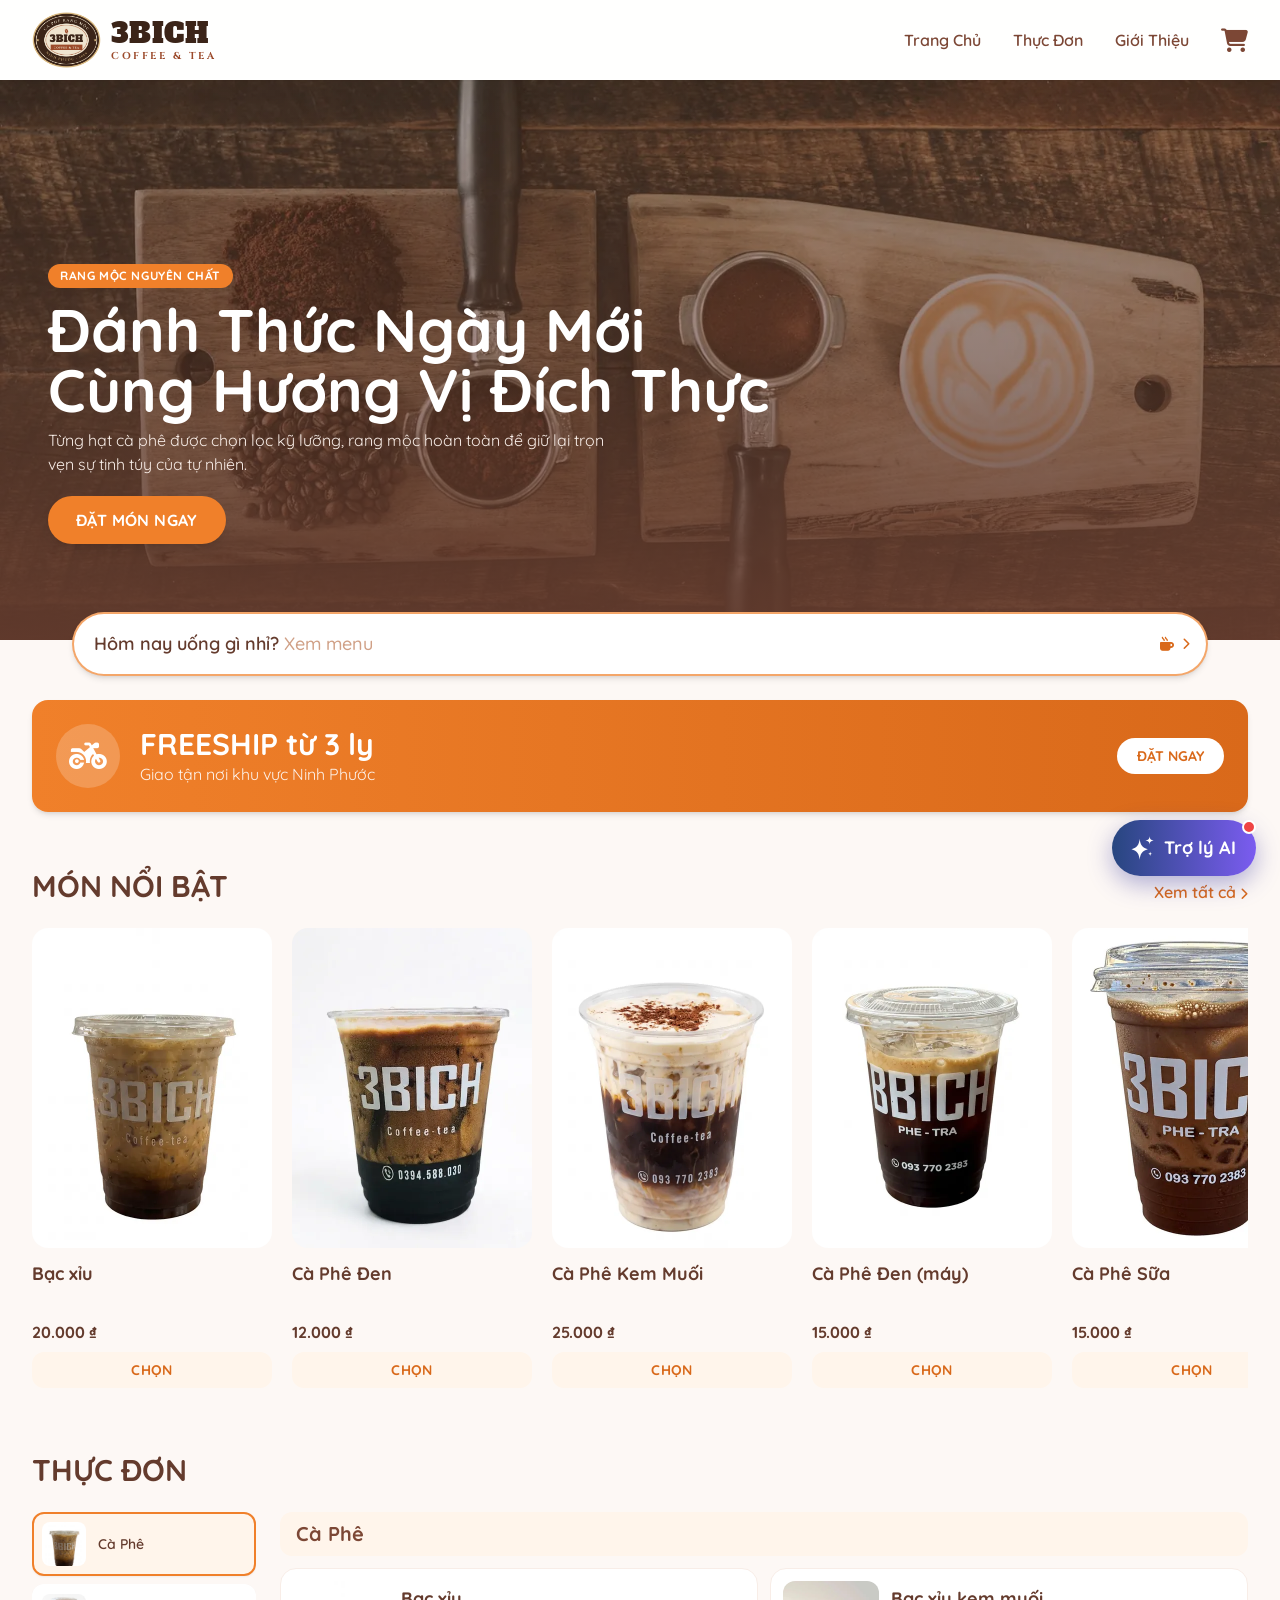
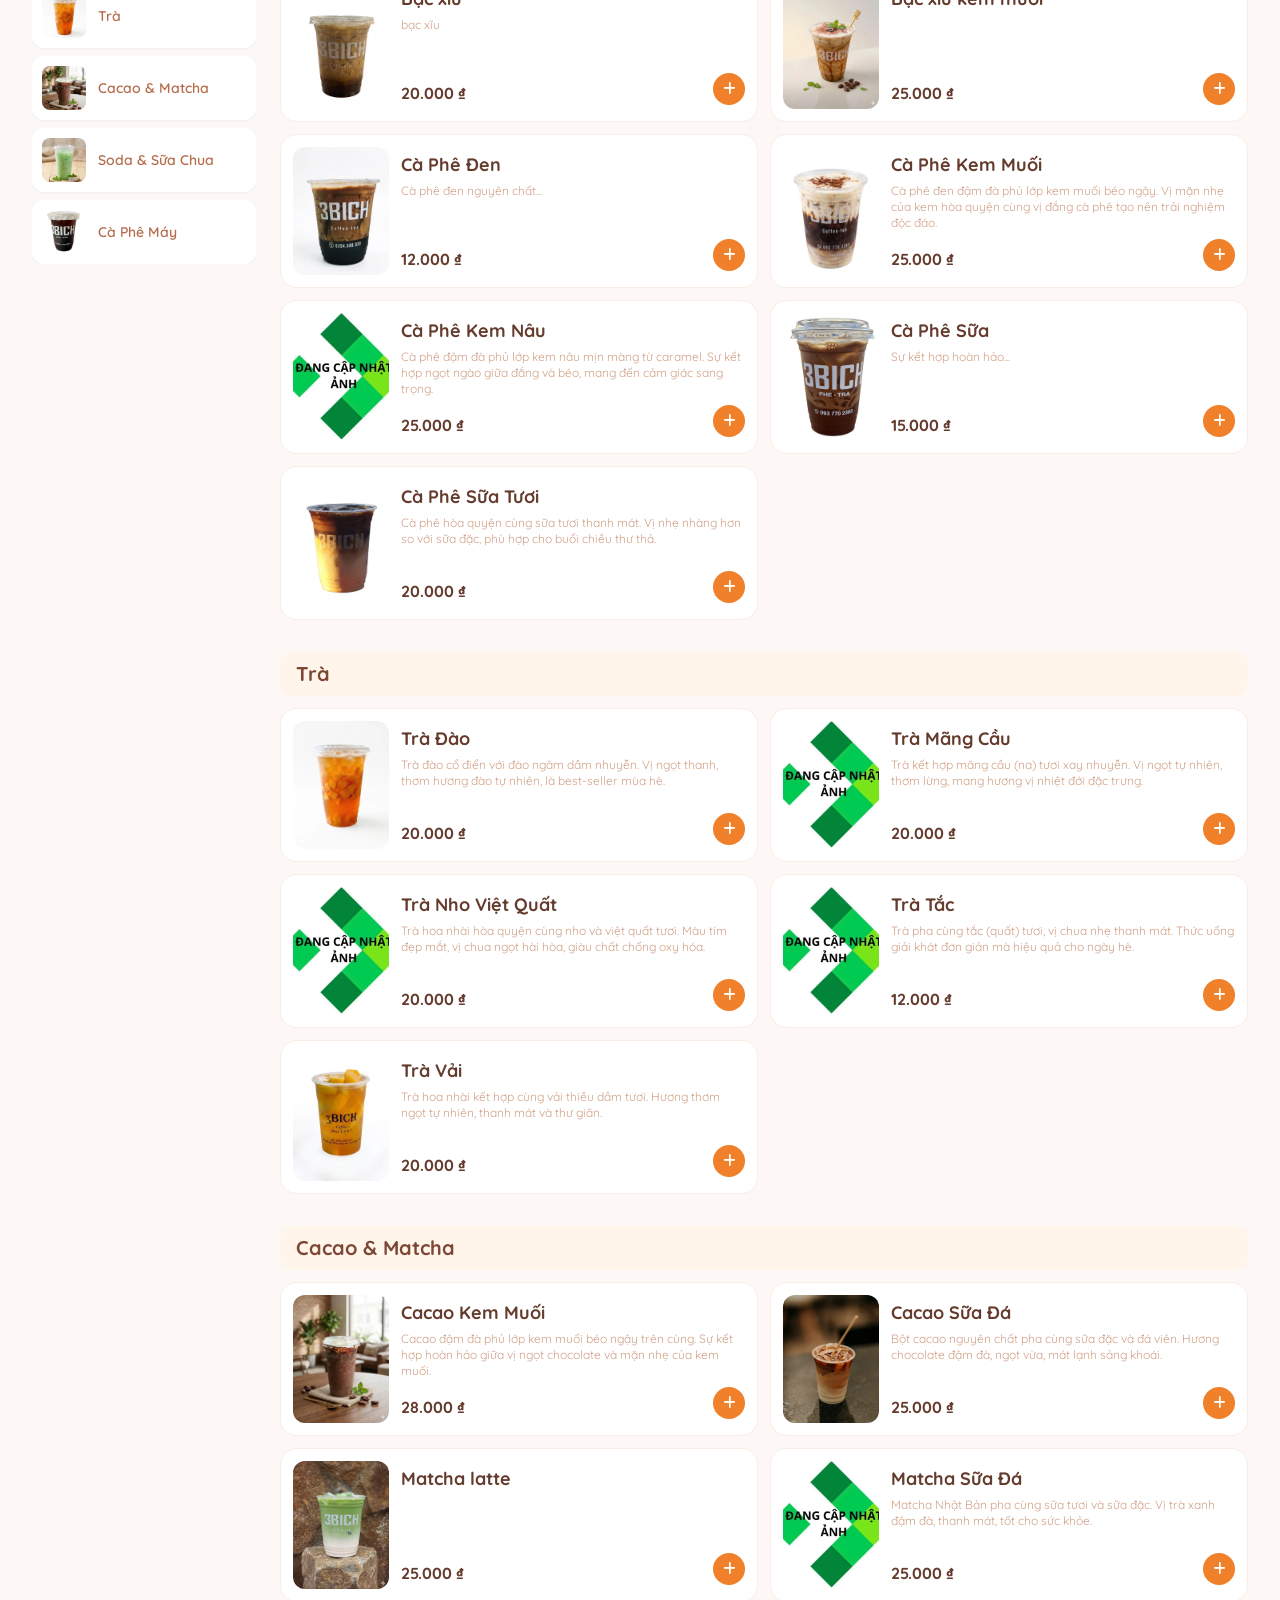
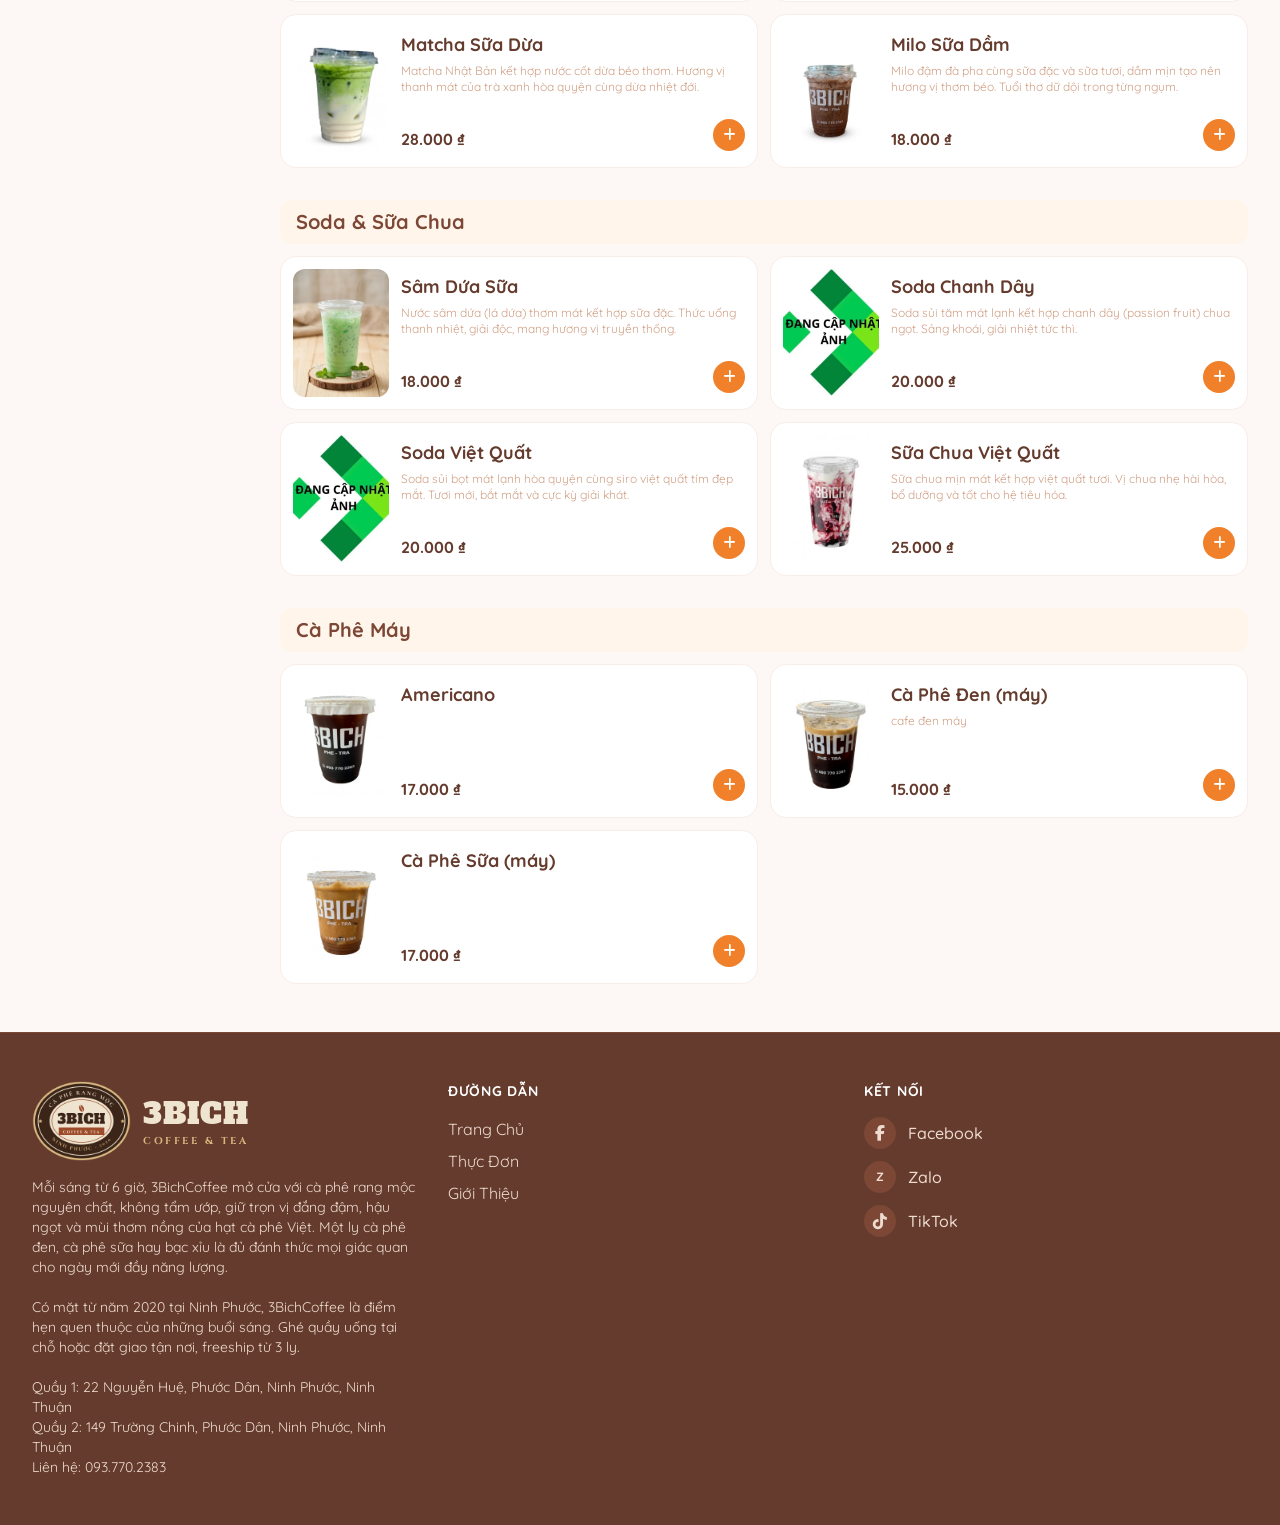
==== commit 230abd82: "Menu và ảnh hiện ngay khi mở web - anh-nhe.js: đổi link ảnh gốc ImgBB (~5MB/ảnh) sang WebP tự host t" ====
--- a/index.html
+++ b/index.html
@@ -30,6 +30,10 @@
     <!-- Tailwind CSS -->
     <!-- Google Fonts: Quicksand -->
     <link rel="preload" as="image" href="IMG/banner-1200.webp" imagesrcset="IMG/banner-800.webp 800w, IMG/banner-1200.webp 1200w, IMG/banner-1600.webp 1600w" imagesizes="100vw" fetchpriority="high">
+    <!-- Tải sớm menu và code chính để menu hiện ngay -->
+    <link rel="preload" href="data/menu.json" as="fetch" crossorigin="anonymous">
+    <link rel="modulepreload" href="main.js">
+    <link rel="modulepreload" href="anh-nhe.js">
     <link rel="preconnect" href="https://fonts.googleapis.com">
     <link rel="preconnect" href="https://fonts.gstatic.com" crossorigin>
     <link rel="preconnect" href="https://firestore.googleapis.com" crossorigin>
